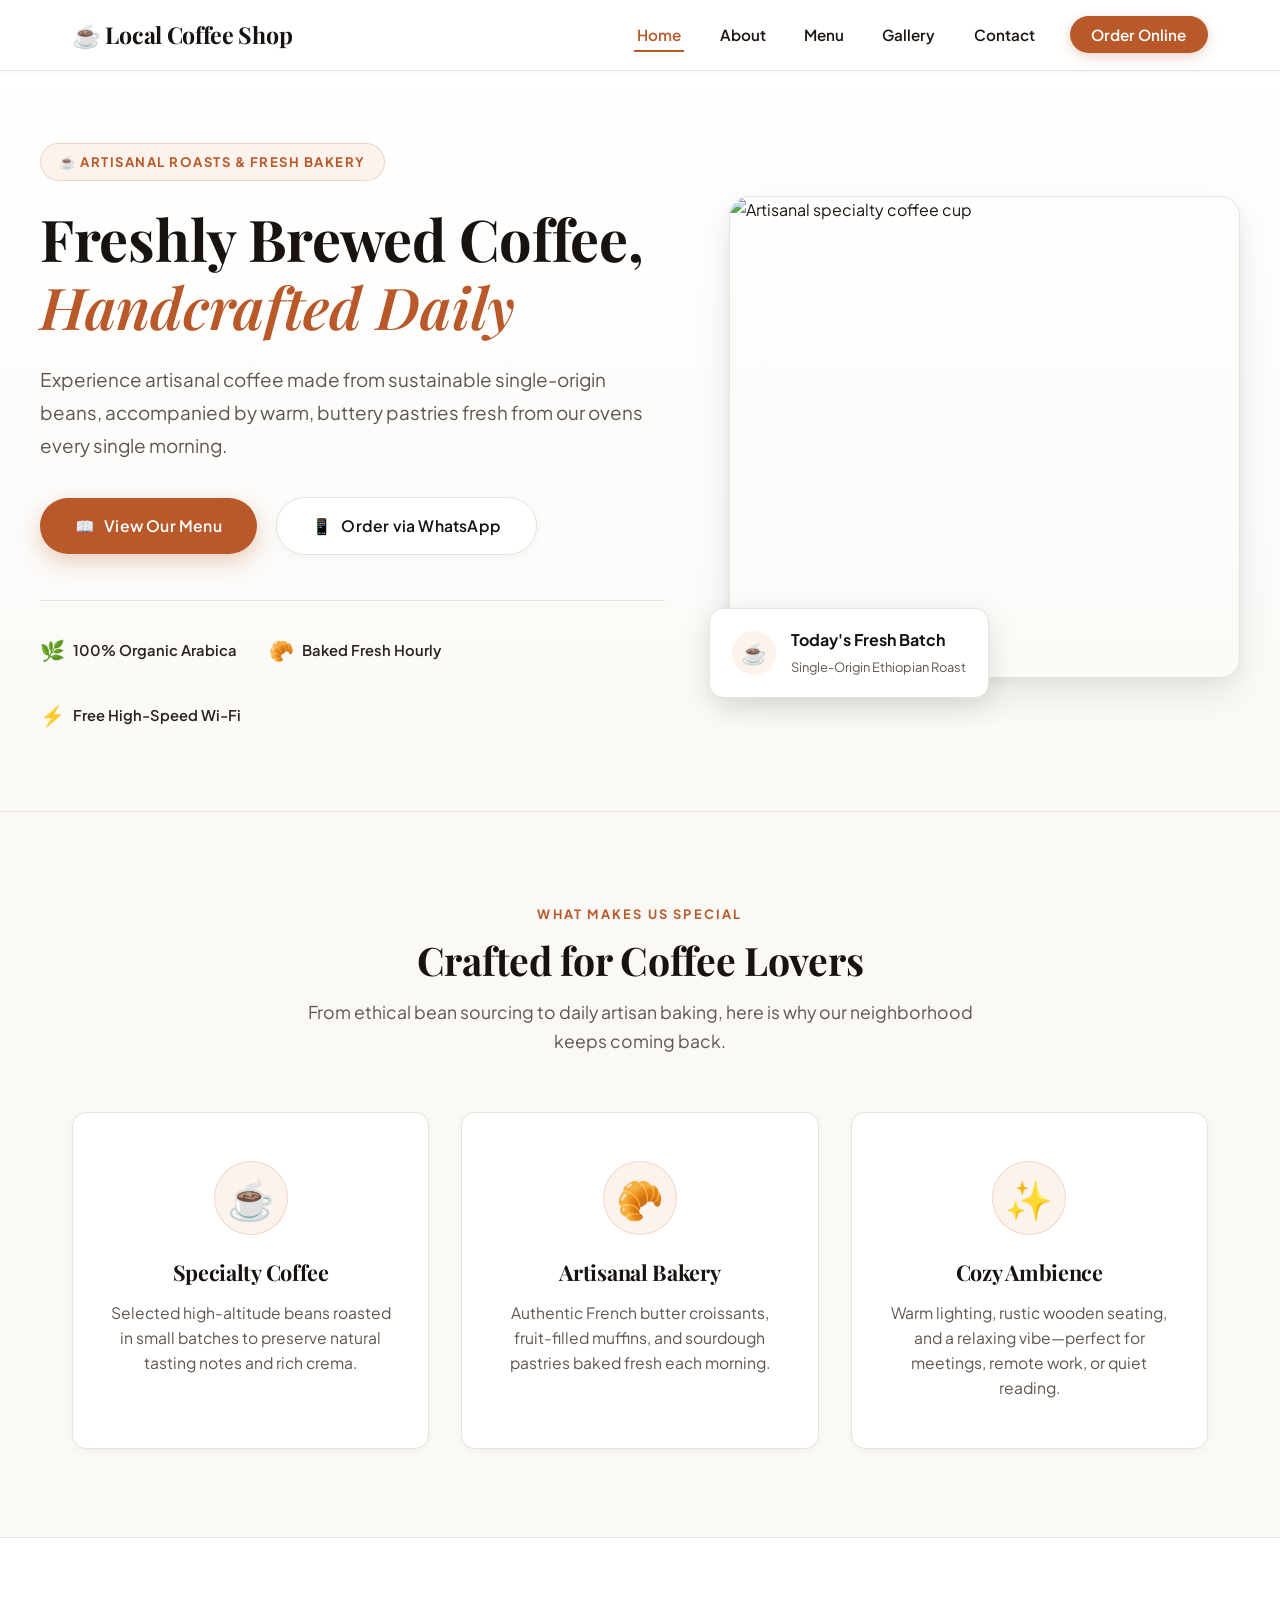
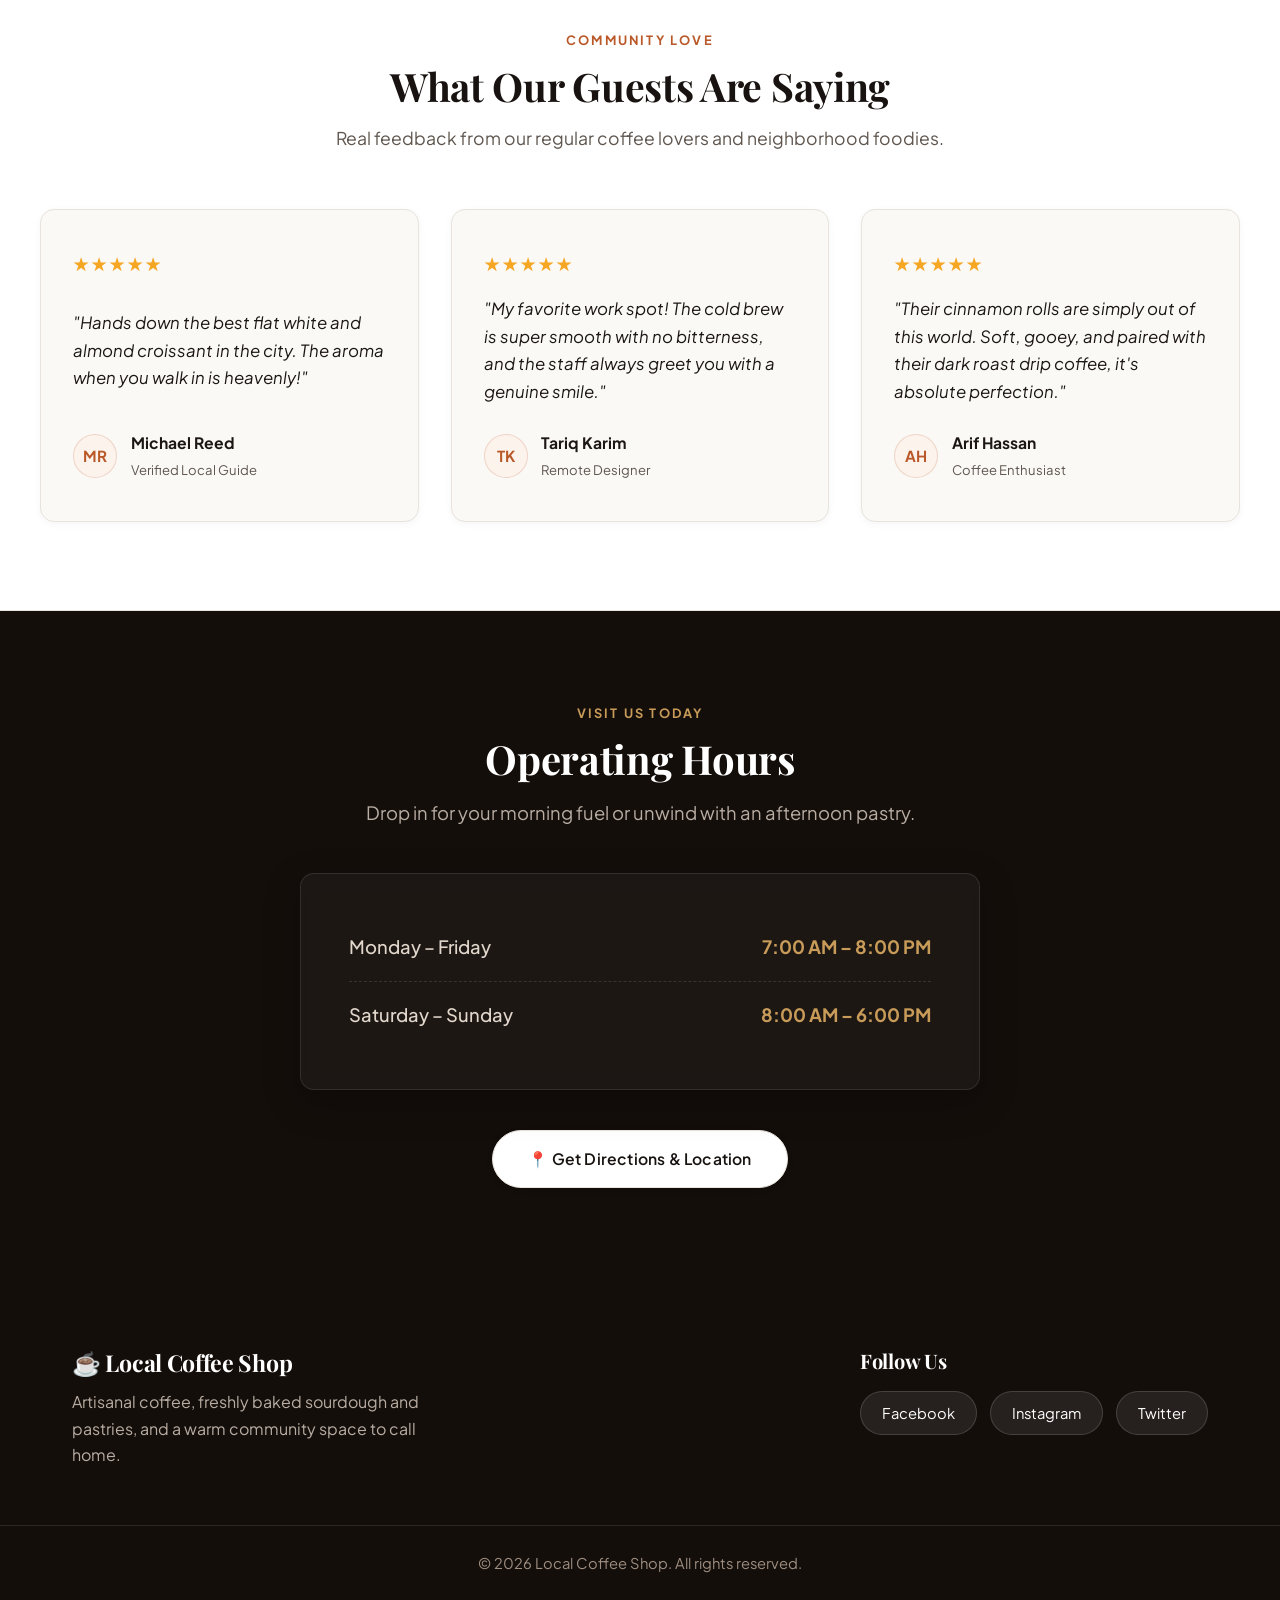
==== index.html @ d994e9c5 "Initial commit: Local Coffee Shop & Bakery website" ====
<!DOCTYPE html>
<html lang="en">
<head>
    <meta charset="UTF-8">
    <meta name="viewport" content="width=device-width, initial-scale=1.0">

    <title>Local Coffee Shop & Bakery - Handcrafted Brews & Fresh Bakes</title>
    <meta name="description" content="Discover artisanal single-origin coffee and freshly baked French pastries. Order online via WhatsApp or visit our cozy neighborhood cafe.">
    <meta name="theme-color" content="#181310">

    <!-- Favicon -->
    <link rel="icon" type="image/svg+xml" href="favicon.svg">

    <!-- Open Graph / Facebook / WhatsApp Preview -->
    <meta property="og:type" content="website">
    <meta property="og:title" content="Local Coffee Shop & Bakery - Handcrafted Brews">
    <meta property="og:description" content="Artisanal single-origin coffee and freshly baked pastries every morning. Order online via WhatsApp.">
    <meta property="og:image" content="https://images.unsplash.com/photo-1495474472287-4d71bcdd2085?auto=format&fit=crop&w=1200&q=80">

    <!-- Stylesheet -->
    <link rel="stylesheet" href="style.css">
</head>

<body>

    <!-- ==================== NAVIGATION ==================== -->

    <header class="site-header">

        <nav class="navbar">

            <a href="index.html" class="logo">
                ☕ Local Coffee Shop
            </a>

            <!-- Mobile Hamburger Button -->
            <button class="hamburger" id="hamburger" aria-label="Open navigation menu">
                <span></span>
                <span></span>
                <span></span>
            </button>

            <ul class="nav-links" id="navLinks">
                <li>
                    <a href="index.html" class="active">Home</a>
                </li>

                <li>
                    <a href="about.html">About</a>
                </li>

                <li>
                    <a href="menu.html">Menu</a>
                </li>

                <li>
                    <a href="gallery.html">Gallery</a>
                </li>

                <li>
                    <a href="contact.html">Contact</a>
                </li>

                <li>
                    <a href="menu.html" class="nav-order-pill">Order Online</a>
                </li>
            </ul>

        </nav>

    </header>


    <!-- ==================== MAIN CONTENT ==================== -->

    <main>

        <!-- Editorial Hero Section -->

        <section class="hero">

            <div class="hero-split">

                <div class="hero-content">

                    <div class="hero-badge">
                        ☕ Artisanal Roasts & Fresh Bakery
                    </div>

                    <h1>Freshly Brewed Coffee,<br><span>Handcrafted Daily</span></h1>

                    <p>
                        Experience artisanal coffee made from sustainable single-origin beans, accompanied by warm, buttery pastries fresh from our ovens every single morning.
                    </p>

                    <div class="hero-actions">
                        <a href="menu.html" class="btn">
                            <span>📖</span> View Our Menu
                        </a>
                        <a href="https://wa.me/?text=Hello!%20I%20would%20like%20to%20order%20from%20Local%20Coffee%20Shop" target="_blank" rel="noopener noreferrer" class="btn btn-secondary">
                            <span>📱</span> Order via WhatsApp
                        </a>
                    </div>

                    <div class="hero-trust-bar">
                        <div class="trust-item">
                            <span class="icon">🌿</span>
                            <span>100% Organic Arabica</span>
                        </div>
                        <div class="trust-item">
                            <span class="icon">🥐</span>
                            <span>Baked Fresh Hourly</span>
                        </div>
                        <div class="trust-item">
                            <span class="icon">⚡</span>
                            <span>Free High-Speed Wi-Fi</span>
                        </div>
                    </div>

                </div>

                <!-- Hero Image Showcase -->
                <div class="hero-image-wrapper">
                    <div class="hero-image-card">
                        <img
                            src="https://images.unsplash.com/photo-1495474472287-4d71bcdd2085?auto=format&fit=crop&w=800&q=80"
                            alt="Artisanal specialty coffee cup"
                            loading="lazy"
                        >
                    </div>

                    <div class="hero-floating-card">
                        <div class="floating-icon">☕</div>
                        <div class="floating-text">
                            <strong>Today's Fresh Batch</strong>
                            <span>Single-Origin Ethiopian Roast</span>
                        </div>
                    </div>
                </div>

            </div>

        </section>


        <!-- Highlights / Features -->

        <section class="section highlights">

            <div class="section-heading">

                <span class="section-label">WHAT MAKES US SPECIAL</span>

                <h2>Crafted for Coffee Lovers</h2>

                <p>
                    From ethical bean sourcing to daily artisan baking, here is why our neighborhood keeps coming back.
                </p>

            </div>


            <div class="card-container">

                <!-- Card 1 -->

                <article class="feature-card">

                    <div class="card-icon">
                        ☕
                    </div>

                    <h3>Specialty Coffee</h3>

                    <p>
                        Selected high-altitude beans roasted in small batches to preserve natural tasting notes and rich crema.
                    </p>

                </article>


                <!-- Card 2 -->

                <article class="feature-card">

                    <div class="card-icon">
                        🥐
                    </div>

                    <h3>Artisanal Bakery</h3>

                    <p>
                        Authentic French butter croissants, fruit-filled muffins, and sourdough pastries baked fresh each morning.
                    </p>

                </article>


                <!-- Card 3 -->

                <article class="feature-card">

                    <div class="card-icon">
                        ✨
                    </div>

                    <h3>Cozy Ambience</h3>

                    <p>
                        Warm lighting, rustic wooden seating, and a relaxing vibe—perfect for meetings, remote work, or quiet reading.
                    </p>

                </article>

            </div>

        </section>


        <!-- Customer Reviews / Testimonials -->

        <section class="testimonials-section">

            <div class="section-heading">

                <span class="section-label">COMMUNITY LOVE</span>

                <h2>What Our Guests Are Saying</h2>

                <p>
                    Real feedback from our regular coffee lovers and neighborhood foodies.
                </p>

            </div>

            <div class="testimonials-grid">

                <!-- Review 1 -->
                <div class="testimonial-card">
                    <div class="testimonial-stars">★★★★★</div>
                    <p class="testimonial-text">
                        "Hands down the best flat white and almond croissant in the city. The aroma when you walk in is heavenly!"
                    </p>
                    <div class="testimonial-author">
                        <div class="author-avatar">MR</div>
                        <div class="author-info">
                            <p class="author-name">Michael Reed</p>
                            <span>Verified Local Guide</span>
                        </div>
                    </div>
                </div>

                <!-- Review 2 -->
                <div class="testimonial-card">
                    <div class="testimonial-stars">★★★★★</div>
                    <p class="testimonial-text">
                        "My favorite work spot! The cold brew is super smooth with no bitterness, and the staff always greet you with a genuine smile."
                    </p>
                    <div class="testimonial-author">
                        <div class="author-avatar">TK</div>
                        <div class="author-info">
                            <p class="author-name">Tariq Karim</p>
                            <span>Remote Designer</span>
                        </div>
                    </div>
                </div>

                <!-- Review 3 -->
                <div class="testimonial-card">
                    <div class="testimonial-stars">★★★★★</div>
                    <p class="testimonial-text">
                        "Their cinnamon rolls are simply out of this world. Soft, gooey, and paired with their dark roast drip coffee, it's absolute perfection."
                    </p>
                    <div class="testimonial-author">
                        <div class="author-avatar">AH</div>
                        <div class="author-info">
                            <p class="author-name">Arif Hassan</p>
                            <span>Coffee Enthusiast</span>
                        </div>
                    </div>
                </div>

            </div>

        </section>


        <!-- Operating Hours (Contrasting Dark Roast Obsidian Section) -->

        <section class="hours-section">

            <div class="hours-content">

                <span class="section-label">VISIT US TODAY</span>

                <h2>Operating Hours</h2>

                <p class="hours-sub">
                    Drop in for your morning fuel or unwind with an afternoon pastry.
                </p>

                <div class="hours-box">

                    <div class="hour-row">
                        <span>Monday – Friday</span>
                        <strong>7:00 AM – 8:00 PM</strong>
                    </div>

                    <div class="hour-row">
                        <span>Saturday – Sunday</span>
                        <strong>8:00 AM – 6:00 PM</strong>
                    </div>

                </div>

                <div style="margin-top: 2.5rem;">
                    <a href="contact.html" class="btn btn-secondary">
                        📍 Get Directions & Location
                    </a>
                </div>

            </div>

        </section>

    </main>


    <!-- ==================== FOOTER ==================== -->

    <footer class="site-footer">

        <div class="footer-content">

            <div class="footer-brand">
                <h3>☕ Local Coffee Shop</h3>

                <p>
                    Artisanal coffee, freshly baked sourdough and pastries, and a warm community space to call home.
                </p>
            </div>


            <div class="footer-social">

                <h3>Follow Us</h3>

                <div class="social-links">

                    <a href="https://www.facebook.com/" target="_blank" rel="noopener noreferrer">
                        Facebook
                    </a>

                    <a href="https://www.instagram.com/" target="_blank" rel="noopener noreferrer">
                        Instagram
                    </a>

                    <a href="https://twitter.com/" target="_blank" rel="noopener noreferrer">
                        Twitter
                    </a>

                </div>

            </div>

        </div>


        <div class="copyright">

            <p>
                © 2026 Local Coffee Shop. All rights reserved.
            </p>

        </div>

    </footer>


    <script src="script.js"></script>

</body>
</html>
---- style.css ----
/* =========================================================
   LOCAL COFFEE SHOP & BAKERY - AWARD-WINNING DESIGN SYSTEM
   Inspired by top international specialty coffee houses:
   Blue Bottle, Onyx Coffee Lab, % Arabica, Stumptown, Verve
   ========================================================= */

@import url('https://fonts.googleapis.com/css2?family=Plus+Jakarta+Sans:wght@300;400;500;600;700;800&family=Playfair+Display:ital,wght@0,600;0,700;0,800;1,600&display=swap');

:root {
    /* --- The Nordic Specialty & Roasted Terracotta Palette --- */
    --primary: #181310;            /* Deep roasted obsidian espresso */
    --primary-soft: #2B221C;       /* Soft dark mocha */
    --accent: #B95828;             /* Specialty roasted terracotta / warm amber */
    --accent-hover: #984318;       /* Deep copper amber */
    --accent-subtle: #FDF3ED;      /* Delicate crema tint */
    --gold: #C89B59;               /* Warm brushed honey gold */

    /* --- Clean, Crisp Surfaces (No muddy yellow tint) --- */
    --bg-page: #FAF9F6;            /* Crisp alabaster porcelain */
    --bg-card: #FFFFFF;            /* Pure crisp white */
    --bg-surface: #F3EFE9;         /* Soft warm stone / oat linen */
    --bg-dark: #140E0B;            /* Deep matte espresso obsidian */

    /* --- Typography Colors --- */
    --text-main: #1D1714;          /* High contrast readability */
    --text-muted: #5F564F;         /* Sophisticated mocha slate */
    --text-light: #F4EFEA;

    /* --- Sharp Modern Borders & Accents --- */
    --border-color: #E8E3DC;
    --border-subtle: #F0ECE6;

    /* --- Multi-layered Architectural Shadows --- */
    --shadow-sm: 0 2px 8px rgba(24, 19, 16, 0.04);
    --shadow-md: 0 8px 24px rgba(24, 19, 16, 0.06), 0 2px 6px rgba(24, 19, 16, 0.02);
    --shadow-lg: 0 16px 36px rgba(24, 19, 16, 0.09), 0 4px 12px rgba(24, 19, 16, 0.04);
    --shadow-warm: 0 8px 22px rgba(185, 88, 40, 0.28);

    --radius-sm: 8px;
    --radius-md: 14px;
    --radius-lg: 20px;
    --transition: all 0.25s cubic-bezier(0.16, 1, 0.3, 1);
}

/* ==================== BASE & RESET ==================== */

*, *::before, *::after {
    box-sizing: border-box;
    margin: 0;
    padding: 0;
}

html {
    scroll-behavior: smooth;
    -webkit-font-smoothing: antialiased;
}

body {
    font-family: 'Plus Jakarta Sans', -apple-system, BlinkMacSystemFont, "Segoe UI", Roboto, sans-serif;
    background-color: var(--bg-page);
    color: var(--text-main);
    line-height: 1.65;
    min-height: 100vh;
    display: flex;
    flex-direction: column;
}

main {
    flex: 1;
}

h1, h2, h3, h4 {
    font-family: 'Playfair Display', Georgia, serif;
    color: var(--primary);
    font-weight: 700;
    line-height: 1.25;
    letter-spacing: -0.3px;
}

a {
    text-decoration: none;
    color: inherit;
    transition: var(--transition);
}

img {
    max-width: 100%;
    display: block;
}

/* ==================== BUTTONS & BADGES ==================== */

.btn {
    display: inline-flex;
    align-items: center;
    justify-content: center;
    gap: 0.55rem;
    background-color: var(--accent);
    color: #FFFFFF !important;
    padding: 0.95rem 2.2rem;
    border-radius: 50px;
    font-weight: 600;
    font-size: 0.98rem;
    letter-spacing: 0.2px;
    border: none;
    cursor: pointer;
    transition: var(--transition);
    box-shadow: var(--shadow-warm);
    text-align: center;
}

.btn:hover {
    background-color: var(--accent-hover);
    transform: translateY(-2px);
    box-shadow: 0 12px 28px rgba(185, 88, 40, 0.35);
}

.btn-secondary {
    background-color: #FFFFFF;
    color: var(--primary) !important;
    border: 1.5px solid var(--border-color);
    box-shadow: var(--shadow-sm);
}

.btn-secondary:hover {
    background-color: var(--bg-surface);
    border-color: var(--accent);
    color: var(--accent) !important;
    transform: translateY(-2px);
    box-shadow: var(--shadow-md);
}

.btn-whatsapp {
    background-color: #25D366;
    color: #FFFFFF !important;
    box-shadow: 0 6px 18px rgba(37, 211, 102, 0.3);
}

.btn-whatsapp:hover {
    background-color: #20BA5A;
    box-shadow: 0 10px 24px rgba(37, 211, 102, 0.4);
}

.section-label {
    font-size: 0.8rem;
    font-weight: 700;
    letter-spacing: 2.2px;
    text-transform: uppercase;
    color: var(--accent);
    margin-bottom: 0.65rem;
    display: inline-block;
}

/* ==================== NAVIGATION ==================== */

.site-header {
    background: rgba(255, 255, 255, 0.96);
    backdrop-filter: blur(14px);
    -webkit-backdrop-filter: blur(14px);
    position: sticky;
    top: 0;
    z-index: 1000;
    border-bottom: 1px solid var(--border-color);
    box-shadow: var(--shadow-sm);
}

.navbar {
    max-width: 1200px;
    margin: 0 auto;
    display: flex;
    justify-content: space-between;
    align-items: center;
    padding: 1rem 2rem;
    position: relative;
}

.logo {
    font-family: 'Playfair Display', Georgia, serif;
    font-size: 1.45rem;
    font-weight: 700;
    color: var(--primary);
    display: flex;
    align-items: center;
    gap: 0.45rem;
    letter-spacing: -0.3px;
}

.logo:hover {
    color: var(--accent);
}

.nav-links {
    display: flex;
    list-style: none;
    gap: 2rem;
    align-items: center;
}

.nav-links a {
    font-weight: 600;
    font-size: 0.95rem;
    color: var(--text-main);
    padding: 0.4rem 0.2rem;
    position: relative;
}

.nav-links a:hover,
.nav-links a.active {
    color: var(--accent);
}

.nav-links a::after {
    content: '';
    position: absolute;
    bottom: -2px;
    left: 0;
    width: 0;
    height: 2px;
    background-color: var(--accent);
    transition: var(--transition);
}

.nav-links a:hover::after,
.nav-links a.active::after {
    width: 100%;
}

.nav-order-pill {
    background: var(--accent);
    color: #FFFFFF !important;
    padding: 0.55rem 1.35rem !important;
    border-radius: 25px;
    box-shadow: 0 4px 12px rgba(185, 88, 40, 0.25);
}

.nav-order-pill:hover {
    background: var(--accent-hover) !important;
    transform: translateY(-1px);
}

.nav-order-pill::after {
    display: none !important;
}

/* Mobile Hamburger */
.hamburger {
    display: none;
    background: none;
    border: none;
    cursor: pointer;
    padding: 0.4rem;
}

.hamburger span {
    display: block;
    width: 25px;
    height: 2.5px;
    background-color: var(--primary);
    margin: 5px 0;
    border-radius: 2px;
    transition: var(--transition);
}

/* ==================== COMMON SECTIONS & BANNERS ==================== */

.section {
    padding: 5.5rem 2rem;
    max-width: 1200px;
    margin: 0 auto;
}

.section-heading {
    text-align: center;
    max-width: 680px;
    margin: 0 auto 3.5rem;
}

.section-heading h2 {
    font-size: 2.45rem;
    margin-bottom: 0.85rem;
}

.section-heading p {
    color: var(--text-muted);
    font-size: 1.1rem;
}

.page-banner {
    background: linear-gradient(180deg, #FFFFFF 0%, var(--bg-surface) 100%);
    padding: 5rem 2rem;
    text-align: center;
    border-bottom: 1px solid var(--border-color);
}

.page-banner h1 {
    font-size: 3rem;
    margin-bottom: 0.6rem;
}

.page-banner p {
    color: var(--text-muted);
    font-size: 1.18rem;
    max-width: 620px;
    margin: 0 auto;
}

/* ==================== HOME PAGE (EDITORIAL CAFE HERO) ==================== */

.hero {
    background: linear-gradient(180deg, #FFFFFF 0%, var(--bg-page) 100%);
    padding: 4.5rem 2rem 5rem;
    border-bottom: 1px solid var(--border-color);
    position: relative;
}

.hero-split {
    max-width: 1200px;
    margin: 0 auto;
    display: grid;
    grid-template-columns: 1.1fr 0.9fr;
    gap: 4rem;
    align-items: center;
}

.hero-badge {
    display: inline-flex;
    align-items: center;
    gap: 0.5rem;
    background: var(--accent-subtle);
    color: var(--accent);
    padding: 0.45rem 1.15rem;
    border-radius: 30px;
    font-size: 0.82rem;
    font-weight: 700;
    letter-spacing: 1.5px;
    text-transform: uppercase;
    border: 1px solid rgba(185, 88, 40, 0.2);
    margin-bottom: 1.5rem;
}

.hero h1 {
    font-size: 3.6rem;
    margin-bottom: 1.35rem;
    color: var(--primary);
    line-height: 1.18;
}

.hero h1 span {
    color: var(--accent);
    font-style: italic;
    font-weight: 600;
}

.hero p {
    font-size: 1.18rem;
    color: var(--text-muted);
    margin-bottom: 2.2rem;
    line-height: 1.75;
}

.hero-actions {
    display: flex;
    align-items: center;
    gap: 1.2rem;
    flex-wrap: wrap;
    margin-bottom: 2.8rem;
}

.hero-trust-bar {
    display: flex;
    align-items: center;
    gap: 2rem;
    flex-wrap: wrap;
    padding-top: 2rem;
    border-top: 1px solid var(--border-color);
}

.trust-item {
    display: flex;
    align-items: center;
    gap: 0.5rem;
    font-size: 0.92rem;
    font-weight: 600;
    color: var(--primary-soft);
}

.trust-item span.icon {
    font-size: 1.25rem;
}

/* Hero Showcase Image (Right Column) */
.hero-image-wrapper {
    position: relative;
}

.hero-image-card {
    border-radius: var(--radius-lg);
    overflow: hidden;
    box-shadow: var(--shadow-lg);
    border: 1px solid var(--border-color);
    position: relative;
}

.hero-image-card img {
    width: 100%;
    height: 480px;
    object-fit: cover;
    transition: transform 0.6s ease;
}

.hero-image-card:hover img {
    transform: scale(1.03);
}

.hero-floating-card {
    position: absolute;
    bottom: -20px;
    left: -20px;
    background: #FFFFFF;
    padding: 1.1rem 1.4rem;
    border-radius: var(--radius-md);
    box-shadow: 0 10px 30px rgba(0, 0, 0, 0.12);
    border: 1px solid var(--border-color);
    display: flex;
    align-items: center;
    gap: 0.9rem;
}

.floating-icon {
    width: 44px;
    height: 44px;
    border-radius: 50%;
    background: var(--accent-subtle);
    display: flex;
    align-items: center;
    justify-content: center;
    font-size: 1.3rem;
}

.floating-text strong {
    display: block;
    font-size: 1rem;
    color: var(--primary);
}

.floating-text span {
    font-size: 0.8rem;
    color: var(--text-muted);
}

/* Feature Cards / Highlights */
.card-container {
    display: grid;
    grid-template-columns: repeat(auto-fit, minmax(290px, 1fr));
    gap: 2rem;
}

.feature-card {
    background: var(--bg-card);
    padding: 3rem 2.2rem;
    border-radius: var(--radius-md);
    border: 1px solid var(--border-color);
    text-align: center;
    transition: var(--transition);
    box-shadow: var(--shadow-sm);
    position: relative;
}

.feature-card:hover {
    transform: translateY(-6px);
    box-shadow: var(--shadow-lg);
    border-color: rgba(185, 88, 40, 0.35);
}

.card-icon {
    font-size: 2.4rem;
    width: 74px;
    height: 74px;
    background: var(--accent-subtle);
    border-radius: 50%;
    margin: 0 auto 1.5rem;
    display: flex;
    align-items: center;
    justify-content: center;
    border: 1px solid rgba(185, 88, 40, 0.18);
    transition: var(--transition);
}

.feature-card:hover .card-icon {
    transform: scale(1.08) rotate(4deg);
    background: #FFFFFF;
    box-shadow: var(--shadow-sm);
}

.feature-card h3 {
    font-size: 1.35rem;
    margin-bottom: 0.85rem;
}

.feature-card p {
    color: var(--text-muted);
    font-size: 0.98rem;
    line-height: 1.6;
}

/* Reviews / Testimonials Section */
.testimonials-section {
    background: #FFFFFF;
    padding: 5.5rem 2rem;
    border-top: 1px solid var(--border-color);
    border-bottom: 1px solid var(--border-color);
}

.testimonials-grid {
    display: grid;
    grid-template-columns: repeat(auto-fit, minmax(300px, 1fr));
    gap: 2rem;
    max-width: 1200px;
    margin: 0 auto;
}

.testimonial-card {
    background: var(--bg-page);
    padding: 2.4rem 2rem;
    border-radius: var(--radius-md);
    border: 1px solid var(--border-color);
    box-shadow: var(--shadow-sm);
    display: flex;
    flex-direction: column;
    justify-content: space-between;
    transition: var(--transition);
}

.testimonial-card:hover {
    transform: translateY(-4px);
    box-shadow: var(--shadow-md);
}

.testimonial-stars {
    color: #F5A623;
    font-size: 1.15rem;
    margin-bottom: 1rem;
    letter-spacing: 2px;
}

.testimonial-text {
    font-size: 1.05rem;
    font-style: italic;
    color: var(--text-main);
    line-height: 1.65;
    margin-bottom: 1.5rem;
}

.testimonial-author {
    display: flex;
    align-items: center;
    gap: 0.85rem;
}

.author-avatar {
    width: 44px;
    height: 44px;
    border-radius: 50%;
    background: var(--accent-subtle);
    color: var(--accent);
    display: flex;
    align-items: center;
    justify-content: center;
    font-weight: 700;
    font-size: 0.95rem;
    border: 1px solid rgba(185, 88, 40, 0.2);
}

.author-info h4,
.author-info .author-name {
    font-size: 0.98rem;
    font-family: inherit;
    font-weight: 700;
    color: var(--text-main);
    margin: 0;
}

.author-info span {
    font-size: 0.82rem;
    color: var(--text-muted);
}

/* Operating Hours (High-Contrast Obsidian Bar) */
.hours-section {
    background: var(--bg-dark);
    color: var(--text-light);
    padding: 5.5rem 2rem;
}

.hours-section .section-label {
    color: var(--gold);
}

.hours-section h2 {
    color: #FFFFFF;
    font-size: 2.5rem;
    margin-bottom: 0.85rem;
}

.hours-section .hours-sub {
    color: #B8ADA3;
    margin-bottom: 2.8rem;
    font-size: 1.15rem;
}

.hours-content {
    max-width: 680px;
    margin: 0 auto;
    text-align: center;
}

.hours-box {
    background: rgba(255, 255, 255, 0.04);
    backdrop-filter: blur(10px);
    padding: 2.5rem 3rem;
    border-radius: var(--radius-md);
    border: 1px solid rgba(255, 255, 255, 0.1);
    box-shadow: 0 12px 36px rgba(0, 0, 0, 0.3);
}

.hour-row {
    display: flex;
    justify-content: space-between;
    align-items: center;
    padding: 1.15rem 0;
    font-size: 1.15rem;
    border-bottom: 1px dashed rgba(255, 255, 255, 0.12);
}

.hour-row:last-child {
    border-bottom: none;
}

.hour-row span {
    color: #E2D7CC;
    font-weight: 500;
}

.hour-row strong {
    color: var(--gold);
    font-weight: 700;
}

/* ==================== ABOUT PAGE ==================== */

.story-wrapper {
    display: grid;
    grid-template-columns: 1.1fr 0.9fr;
    gap: 4rem;
    align-items: center;
    margin-bottom: 4.5rem;
}

.story-text h2 {
    font-size: 2.5rem;
    margin-bottom: 1.25rem;
}

.story-text p {
    font-size: 1.1rem;
    color: var(--text-muted);
    margin-bottom: 1.3rem;
    line-height: 1.8;
}

.story-quote {
    background: var(--accent-subtle);
    border-left: 4px solid var(--accent);
    padding: 1.25rem 1.6rem;
    border-radius: 0 var(--radius-sm) var(--radius-sm) 0;
    margin: 1.5rem 0;
    font-style: italic;
    color: var(--primary);
    font-weight: 500;
    line-height: 1.7;
}

.story-image-card {
    position: relative;
    border-radius: var(--radius-lg);
    overflow: hidden;
    box-shadow: var(--shadow-lg);
    border: 1px solid var(--border-color);
}

.story-image-card img {
    width: 100%;
    height: 460px;
    object-fit: cover;
    transition: transform 0.6s ease;
}

.story-image-card:hover img {
    transform: scale(1.03);
}

.story-badge-float {
    position: absolute;
    bottom: 22px;
    right: 22px;
    background: rgba(20, 14, 11, 0.92);
    backdrop-filter: blur(8px);
    color: #FFFFFF;
    padding: 1rem 1.6rem;
    border-radius: var(--radius-md);
    border: 1px solid rgba(255,255,255,0.15);
    text-align: center;
}

.story-badge-float strong {
    display: block;
    font-size: 1.65rem;
    color: var(--gold);
    font-family: 'Playfair Display', serif;
}

.story-badge-float span {
    font-size: 0.8rem;
    text-transform: uppercase;
    letter-spacing: 1px;
}

/* Stats Counter Strip */
.stats-strip {
    background: #FFFFFF;
    border: 1px solid var(--border-color);
    border-radius: var(--radius-md);
    padding: 2.8rem 2rem;
    display: grid;
    grid-template-columns: repeat(auto-fit, minmax(200px, 1fr));
    gap: 2rem;
    text-align: center;
    box-shadow: var(--shadow-sm);
    margin-bottom: 5.5rem;
}

.stat-item strong {
    display: block;
    font-family: 'Playfair Display', serif;
    font-size: 2.8rem;
    color: var(--accent);
    line-height: 1;
    margin-bottom: 0.5rem;
}

.stat-item span {
    font-size: 0.95rem;
    color: var(--text-muted);
    font-weight: 600;
}

/* Craft Journey Timeline */
.craft-section {
    background: var(--bg-surface);
    padding: 5.5rem 2rem;
    border-top: 1px solid var(--border-color);
    border-bottom: 1px solid var(--border-color);
}

.craft-grid {
    display: grid;
    grid-template-columns: repeat(auto-fit, minmax(240px, 1fr));
    gap: 2rem;
    max-width: 1200px;
    margin: 0 auto;
}

.craft-step {
    background: #FFFFFF;
    padding: 2.4rem 1.9rem;
    border-radius: var(--radius-md);
    border: 1px solid var(--border-color);
    box-shadow: var(--shadow-sm);
    position: relative;
    transition: var(--transition);
}

.craft-step:hover {
    transform: translateY(-5px);
    box-shadow: var(--shadow-md);
}

.step-num {
    display: inline-block;
    background: var(--accent);
    color: #FFFFFF;
    width: 32px;
    height: 32px;
    border-radius: 50%;
    line-height: 32px;
    text-align: center;
    font-weight: 700;
    font-size: 0.85rem;
    margin-bottom: 1.1rem;
}

.craft-step h3 {
    font-size: 1.25rem;
    margin-bottom: 0.65rem;
}

.craft-step p {
    color: var(--text-muted);
    font-size: 0.94rem;
    line-height: 1.6;
}

/* Core Values / Mission */
.mission-grid {
    display: grid;
    grid-template-columns: repeat(auto-fit, minmax(280px, 1fr));
    gap: 2rem;
}

.mission-card {
    background: #FFFFFF;
    padding: 3rem 2.2rem;
    border-radius: var(--radius-md);
    box-shadow: var(--shadow-sm);
    border: 1px solid var(--border-color);
    text-align: center;
    transition: var(--transition);
}

.mission-card:hover {
    transform: translateY(-5px);
    box-shadow: var(--shadow-md);
    border-color: var(--accent);
}

.mission-icon {
    font-size: 2.5rem;
    margin-bottom: 1.25rem;
    display: inline-block;
}

.mission-card h3 {
    font-size: 1.35rem;
    margin-bottom: 0.75rem;
}

.mission-card p {
    color: var(--text-muted);
    font-size: 1rem;
    line-height: 1.6;
}

/* ==================== MENU PAGE ==================== */

.menu-filter-container {
    display: flex;
    justify-content: center;
    gap: 0.85rem;
    flex-wrap: wrap;
    margin-bottom: 3.5rem;
}

.filter-btn {
    background: #FFFFFF;
    border: 1.5px solid var(--border-color);
    padding: 0.7rem 1.7rem;
    border-radius: 30px;
    font-family: inherit;
    font-size: 0.96rem;
    font-weight: 600;
    color: var(--text-main);
    cursor: pointer;
    transition: var(--transition);
}

.filter-btn:hover {
    border-color: var(--accent);
    color: var(--accent);
}

.filter-btn.active {
    background: var(--accent);
    color: #FFFFFF;
    border-color: var(--accent);
    box-shadow: var(--shadow-warm);
}

.menu-grid {
    display: grid;
    grid-template-columns: repeat(auto-fill, minmax(320px, 1fr));
    gap: 2rem;
}

.menu-item {
    background: #FFFFFF;
    border-radius: var(--radius-md);
    border: 1px solid var(--border-color);
    box-shadow: var(--shadow-sm);
    overflow: hidden;
    transition: var(--transition);
    display: flex;
    flex-direction: column;
}

.menu-item:hover {
    transform: translateY(-6px);
    box-shadow: var(--shadow-lg);
    border-color: rgba(185, 88, 40, 0.35);
}

.menu-item-image {
    position: relative;
    height: 195px;
    overflow: hidden;
    background: var(--bg-surface);
}

.menu-item-image img {
    width: 100%;
    height: 100%;
    object-fit: cover;
    transition: transform 0.5s ease;
}

.menu-item:hover .menu-item-image img {
    transform: scale(1.07);
}

.item-badge {
    position: absolute;
    top: 12px;
    left: 12px;
    background: var(--primary);
    color: #FFFFFF;
    font-size: 0.72rem;
    font-weight: 700;
    text-transform: uppercase;
    letter-spacing: 0.8px;
    padding: 0.3rem 0.75rem;
    border-radius: 20px;
    box-shadow: var(--shadow-sm);
}

.item-badge.hot {
    background: var(--accent);
}

.menu-item-body {
    padding: 1.5rem;
    display: flex;
    flex-direction: column;
    flex: 1;
    justify-content: space-between;
}

.menu-item-header {
    display: flex;
    justify-content: space-between;
    align-items: baseline;
    margin-bottom: 0.55rem;
}

.menu-item-header h3 {
    font-size: 1.25rem;
    color: var(--primary);
}

.price {
    font-weight: 700;
    color: var(--accent);
    font-size: 1.2rem;
    background: var(--accent-subtle);
    padding: 0.2rem 0.65rem;
    border-radius: var(--radius-sm);
}

.menu-item p {
    color: var(--text-muted);
    font-size: 0.94rem;
    line-height: 1.5;
    margin-bottom: 1.25rem;
}

.menu-item-footer {
    display: flex;
    justify-content: space-between;
    align-items: center;
    border-top: 1px dashed var(--border-color);
    padding-top: 1rem;
    margin-top: auto;
}

.item-tag {
    font-size: 0.78rem;
    color: var(--text-muted);
    font-weight: 600;
    text-transform: uppercase;
    letter-spacing: 0.5px;
}

.order-btn {
    display: inline-flex;
    align-items: center;
    gap: 0.4rem;
    background: var(--accent);
    color: #FFFFFF;
    border: none;
    padding: 0.58rem 1.15rem;
    border-radius: 25px;
    font-family: inherit;
    font-size: 0.88rem;
    font-weight: 700;
    cursor: pointer;
    transition: var(--transition);
    box-shadow: 0 4px 12px rgba(185, 88, 40, 0.25);
}

.order-btn:hover {
    background: var(--accent-hover);
    transform: scale(1.04);
}

/* ==================== ORDER MODAL ==================== */

.modal-backdrop {
    display: none;
    position: fixed;
    top: 0;
    left: 0;
    right: 0;
    bottom: 0;
    background: rgba(18, 14, 11, 0.68);
    backdrop-filter: blur(6px);
    z-index: 2000;
    align-items: center;
    justify-content: center;
    padding: 1.5rem;
}

.modal-backdrop.show {
    display: flex;
    animation: fadeIn 0.25s ease;
}

.order-modal {
    background: #FFFFFF;
    width: 100%;
    max-width: 480px;
    border-radius: var(--radius-lg);
    box-shadow: 0 20px 50px rgba(0, 0, 0, 0.3);
    overflow: hidden;
    position: relative;
    animation: modalPop 0.3s cubic-bezier(0.16, 1, 0.3, 1);
}

@keyframes fadeIn {
    from { opacity: 0; }
    to { opacity: 1; }
}

@keyframes modalPop {
    from { transform: scale(0.92) translateY(20px); opacity: 0; }
    to { transform: scale(1) translateY(0); opacity: 1; }
}

.modal-header {
    background: var(--bg-surface);
    padding: 1.5rem 1.75rem;
    display: flex;
    justify-content: space-between;
    align-items: center;
    border-bottom: 1px solid var(--border-color);
}

.modal-header h3 {
    font-size: 1.35rem;
    color: var(--primary);
}

.modal-close-btn {
    background: #FFFFFF;
    border: 1px solid var(--border-color);
    width: 32px;
    height: 32px;
    border-radius: 50%;
    font-size: 1.1rem;
    display: flex;
    align-items: center;
    justify-content: center;
    cursor: pointer;
    color: var(--text-muted);
    transition: var(--transition);
}

.modal-close-btn:hover {
    background: var(--accent);
    color: #FFFFFF;
    border-color: var(--accent);
}

.modal-body {
    padding: 1.75rem;
}

.modal-item-summary {
    display: flex;
    justify-content: space-between;
    align-items: center;
    padding-bottom: 1.25rem;
    margin-bottom: 1.25rem;
    border-bottom: 1px dashed var(--border-color);
}

.modal-item-name {
    font-weight: 700;
    font-size: 1.15rem;
    color: var(--primary);
}

.modal-item-price {
    font-weight: 700;
    font-size: 1.25rem;
    color: var(--accent);
}

.qty-control {
    display: flex;
    align-items: center;
    justify-content: space-between;
    margin-bottom: 1.5rem;
    background: var(--bg-page);
    padding: 0.75rem 1.2rem;
    border-radius: var(--radius-sm);
    border: 1px solid var(--border-color);
}

.qty-buttons {
    display: flex;
    align-items: center;
    gap: 0.8rem;
}

.qty-btn {
    width: 32px;
    height: 32px;
    border-radius: 50%;
    border: 1px solid var(--border-color);
    background: #FFFFFF;
    font-weight: 700;
    font-size: 1.1rem;
    cursor: pointer;
    display: flex;
    align-items: center;
    justify-content: center;
    transition: var(--transition);
}

.qty-btn:hover {
    background: var(--accent);
    color: #FFFFFF;
    border-color: var(--accent);
}

.qty-value {
    font-weight: 700;
    font-size: 1.1rem;
    min-width: 24px;
    text-align: center;
}

.modal-input-group {
    margin-bottom: 1.5rem;
}

.modal-input-group label {
    display: block;
    font-weight: 600;
    font-size: 0.9rem;
    margin-bottom: 0.4rem;
    color: var(--text-main);
}

.modal-input-group input,
.modal-input-group textarea {
    width: 100%;
    padding: 0.75rem 1rem;
    border: 1px solid var(--border-color);
    border-radius: var(--radius-sm);
    font-family: inherit;
    font-size: 0.95rem;
    background: var(--bg-page);
}

.modal-input-group input:focus,
.modal-input-group textarea:focus {
    outline: none;
    border-color: var(--accent);
    background: #FFFFFF;
}

.modal-actions {
    display: flex;
    flex-direction: column;
    gap: 0.75rem;
}

/* ==================== GALLERY & CONTACT ==================== */

.gallery-grid {
    display: grid;
    grid-template-columns: repeat(auto-fill, minmax(320px, 1fr));
    gap: 2rem;
}

.gallery-item {
    margin: 0;
    background: #FFFFFF;
    border-radius: var(--radius-md);
    overflow: hidden;
    box-shadow: var(--shadow-sm);
    border: 1px solid var(--border-color);
    transition: var(--transition);
}

.gallery-item:hover {
    transform: translateY(-5px);
    box-shadow: var(--shadow-lg);
}

.gallery-item img {
    width: 100%;
    height: 270px;
    object-fit: cover;
    transition: transform 0.4s ease;
}

.gallery-item:hover img {
    transform: scale(1.06);
}

.gallery-item figcaption {
    padding: 1.1rem 1.25rem;
    font-family: 'Playfair Display', Georgia, serif;
    font-size: 1.15rem;
    font-weight: 600;
    color: var(--primary);
    text-align: center;
    background: #FFFFFF;
    border-top: 1px solid var(--border-color);
}

.contact-grid {
    display: grid;
    grid-template-columns: 1.2fr 0.8fr;
    gap: 3.5rem;
    align-items: start;
}

.contact-form-container,
.contact-info {
    background: #FFFFFF;
    padding: 3rem 2.6rem;
    border-radius: var(--radius-md);
    box-shadow: var(--shadow-sm);
    border: 1px solid var(--border-color);
}

.contact-form-container h2,
.contact-info h2 {
    font-size: 2.1rem;
    margin-bottom: 2rem;
}

.form-group {
    margin-bottom: 1.5rem;
}

.form-group label {
    display: block;
    margin-bottom: 0.5rem;
    font-weight: 600;
    font-size: 0.95rem;
    color: var(--primary);
}

.form-group input,
.form-group textarea {
    width: 100%;
    padding: 0.9rem 1.1rem;
    border: 1px solid var(--border-color);
    border-radius: var(--radius-sm);
    font-family: inherit;
    font-size: 1rem;
    background: var(--bg-page);
    transition: var(--transition);
}

.form-group input:focus,
.form-group textarea:focus {
    outline: none;
    border-color: var(--accent);
    background: #FFFFFF;
    box-shadow: 0 0 0 3px rgba(185, 88, 40, 0.15);
}

.form-button {
    width: 100%;
}

.contact-detail {
    display: flex;
    gap: 1.25rem;
    margin-bottom: 1.8rem;
    align-items: flex-start;
}

.contact-detail:last-child {
    margin-bottom: 0;
}

.contact-icon {
    font-size: 1.5rem;
    width: 50px;
    height: 50px;
    border-radius: 50%;
    background: var(--accent-subtle);
    display: flex;
    align-items: center;
    justify-content: center;
    flex-shrink: 0;
    border: 1px solid rgba(185, 88, 40, 0.18);
}

.contact-detail h3 {
    font-size: 1.15rem;
    margin-bottom: 0.25rem;
}

.contact-detail p,
.contact-detail a {
    color: var(--text-muted);
    font-size: 0.98rem;
    line-height: 1.6;
}

.contact-detail a:hover {
    color: var(--accent);
}

.map-section {
    padding: 3rem 2rem 5.5rem;
    max-width: 1200px;
    margin: 0 auto;
}

.map-heading {
    text-align: center;
    margin-bottom: 2rem;
}

.map-container {
    border-radius: var(--radius-md);
    overflow: hidden;
    box-shadow: var(--shadow-md);
    border: 1px solid var(--border-color);
}

/* ==================== FOOTER ==================== */

.site-footer {
    background: var(--bg-dark);
    color: #F4EFEA;
    padding-top: 4.5rem;
    margin-top: auto;
}

.footer-content {
    max-width: 1200px;
    margin: 0 auto;
    padding: 0 2rem 3.5rem;
    display: flex;
    justify-content: space-between;
    align-items: flex-start;
    flex-wrap: wrap;
    gap: 3rem;
}

.footer-brand h3 {
    color: #FFFFFF;
    font-size: 1.45rem;
    margin-bottom: 0.75rem;
}

.footer-brand p {
    color: #B8ADA3;
    max-width: 360px;
    line-height: 1.65;
    font-size: 1rem;
}

.footer-social h3 {
    color: #FFFFFF;
    font-size: 1.25rem;
    margin-bottom: 1.1rem;
}

.social-links {
    display: flex;
    gap: 0.85rem;
    flex-wrap: wrap;
}

.social-links a {
    display: inline-block;
    background: rgba(255, 255, 255, 0.08);
    color: #FFFFFF;
    padding: 0.55rem 1.3rem;
    border-radius: 25px;
    font-size: 0.92rem;
    transition: var(--transition);
    border: 1px solid rgba(255, 255, 255, 0.15);
}

.social-links a:hover {
    background: var(--accent);
    border-color: var(--accent);
    transform: translateY(-2px);
}

.copyright {
    border-top: 1px solid rgba(255, 255, 255, 0.1);
    text-align: center;
    padding: 1.6rem 2rem;
    color: #9E8E81;
    font-size: 0.92rem;
}

/* ==================== RESPONSIVE / MOBILE ==================== */

@media (max-width: 960px) {
    .hero-split {
        grid-template-columns: 1fr;
        gap: 3rem;
        text-align: center;
    }

    .hero-badge {
        margin: 0 auto 1.5rem;
    }

    .hero-actions {
        justify-content: center;
    }

    .hero-trust-bar {
        justify-content: center;
    }

    .hero-image-card img {
        height: 380px;
    }

    .hero-floating-card {
        bottom: 15px;
        left: 50%;
        transform: translateX(-50%);
        width: 85%;
        justify-content: center;
    }

    .contact-grid,
    .story-wrapper {
        grid-template-columns: 1fr;
        gap: 2.5rem;
    }

    .story-image-card img {
        height: 320px;
    }
}

@media (max-width: 768px) {
    .hamburger {
        display: block;
    }

    .nav-links {
        position: absolute;
        top: 100%;
        left: 0;
        right: 0;
        background: #FFFFFF;
        flex-direction: column;
        align-items: stretch;
        gap: 0;
        padding: 0.8rem 0;
        box-shadow: var(--shadow-md);
        border-bottom: 1px solid var(--border-color);
        display: none;
    }

    .nav-links.show {
        display: flex;
    }

    .nav-links li {
        width: 100%;
    }

    .nav-links a {
        display: block;
        padding: 0.9rem 2rem;
        border-bottom: 1px solid var(--bg-surface);
    }

    .nav-links a::after {
        display: none;
    }

    .nav-order-pill {
        margin: 0.5rem 1.5rem;
        text-align: center;
        border-radius: 8px;
    }

    .hero h1 {
        font-size: 2.6rem;
    }

    .hero p {
        font-size: 1.05rem;
    }

    .page-banner h1 {
        font-size: 2.2rem;
    }

    .section-heading h2 {
        font-size: 1.95rem;
    }

    .footer-content {
        flex-direction: column;
        gap: 2rem;
    }

    .hours-box {
        padding: 1.8rem 1.5rem;
    }

    .contact-form-container,
    .contact-info {
        padding: 2.2rem 1.6rem;
    }
}
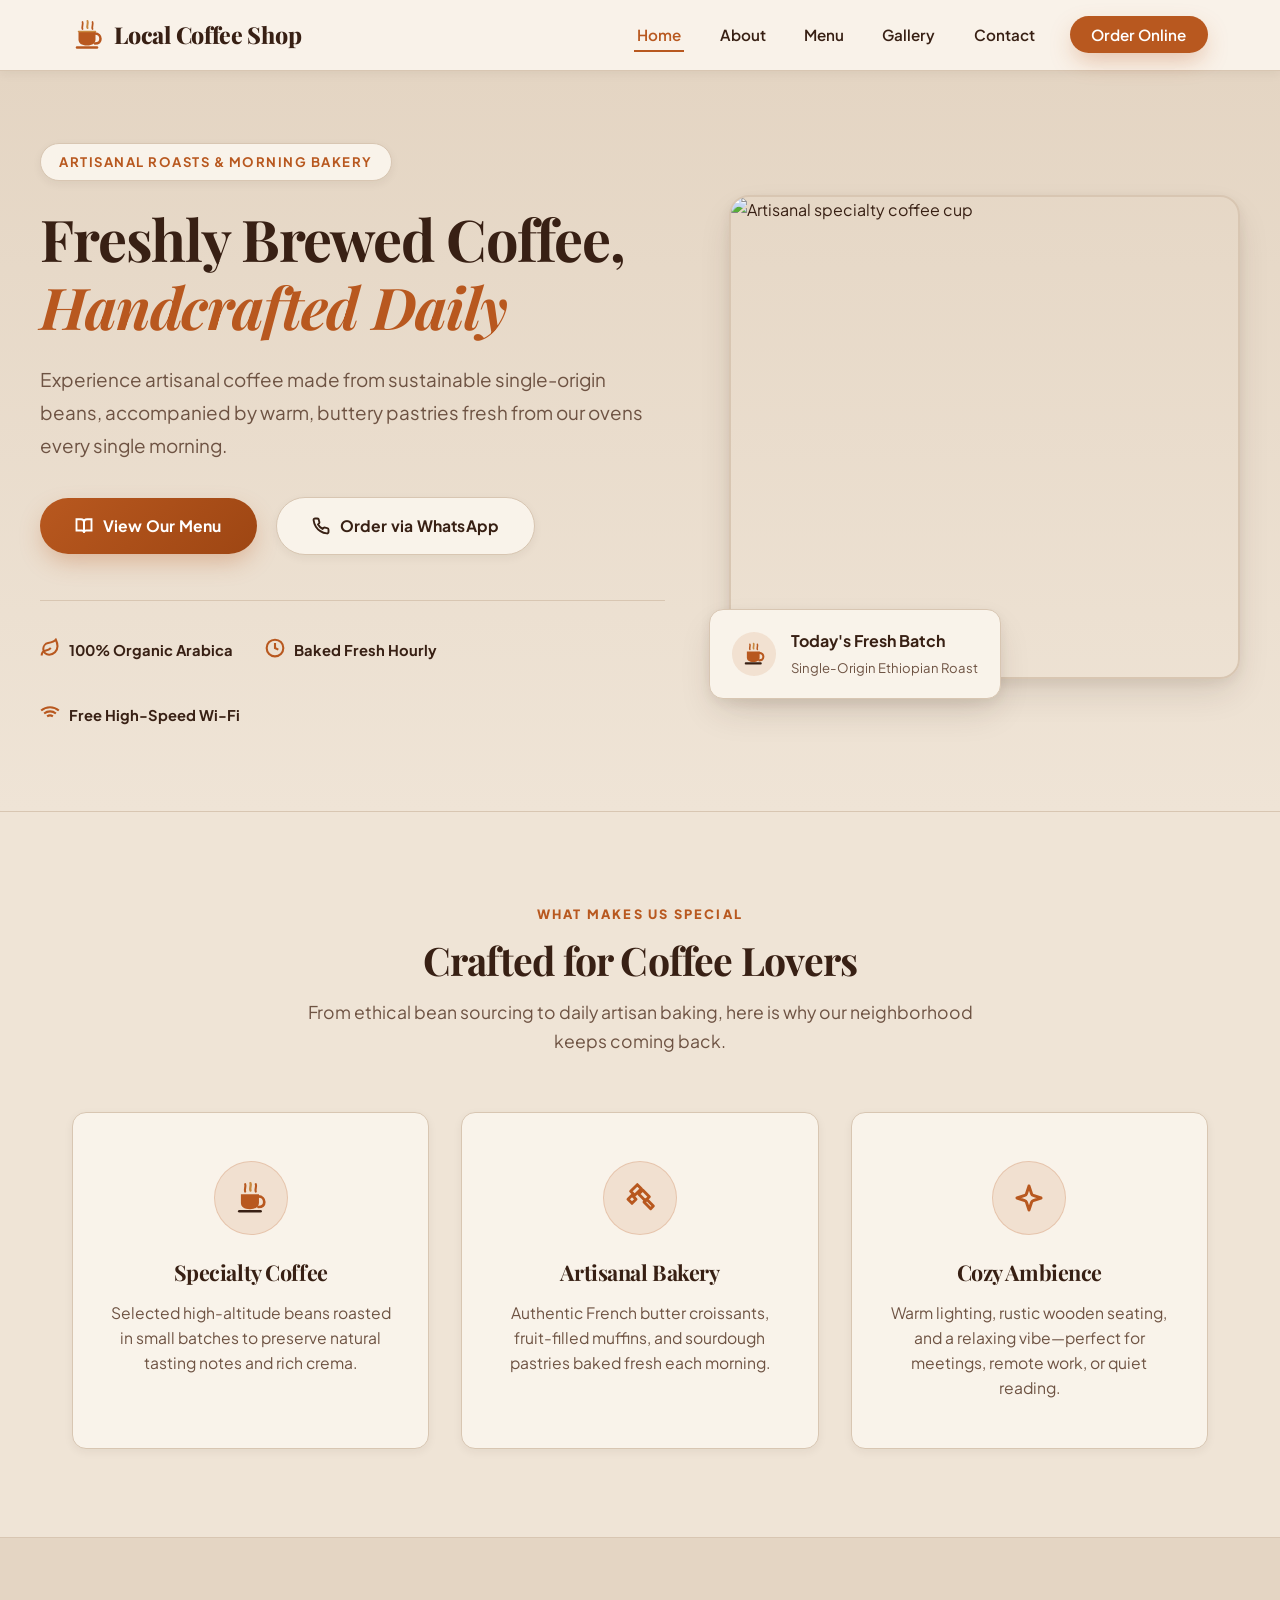
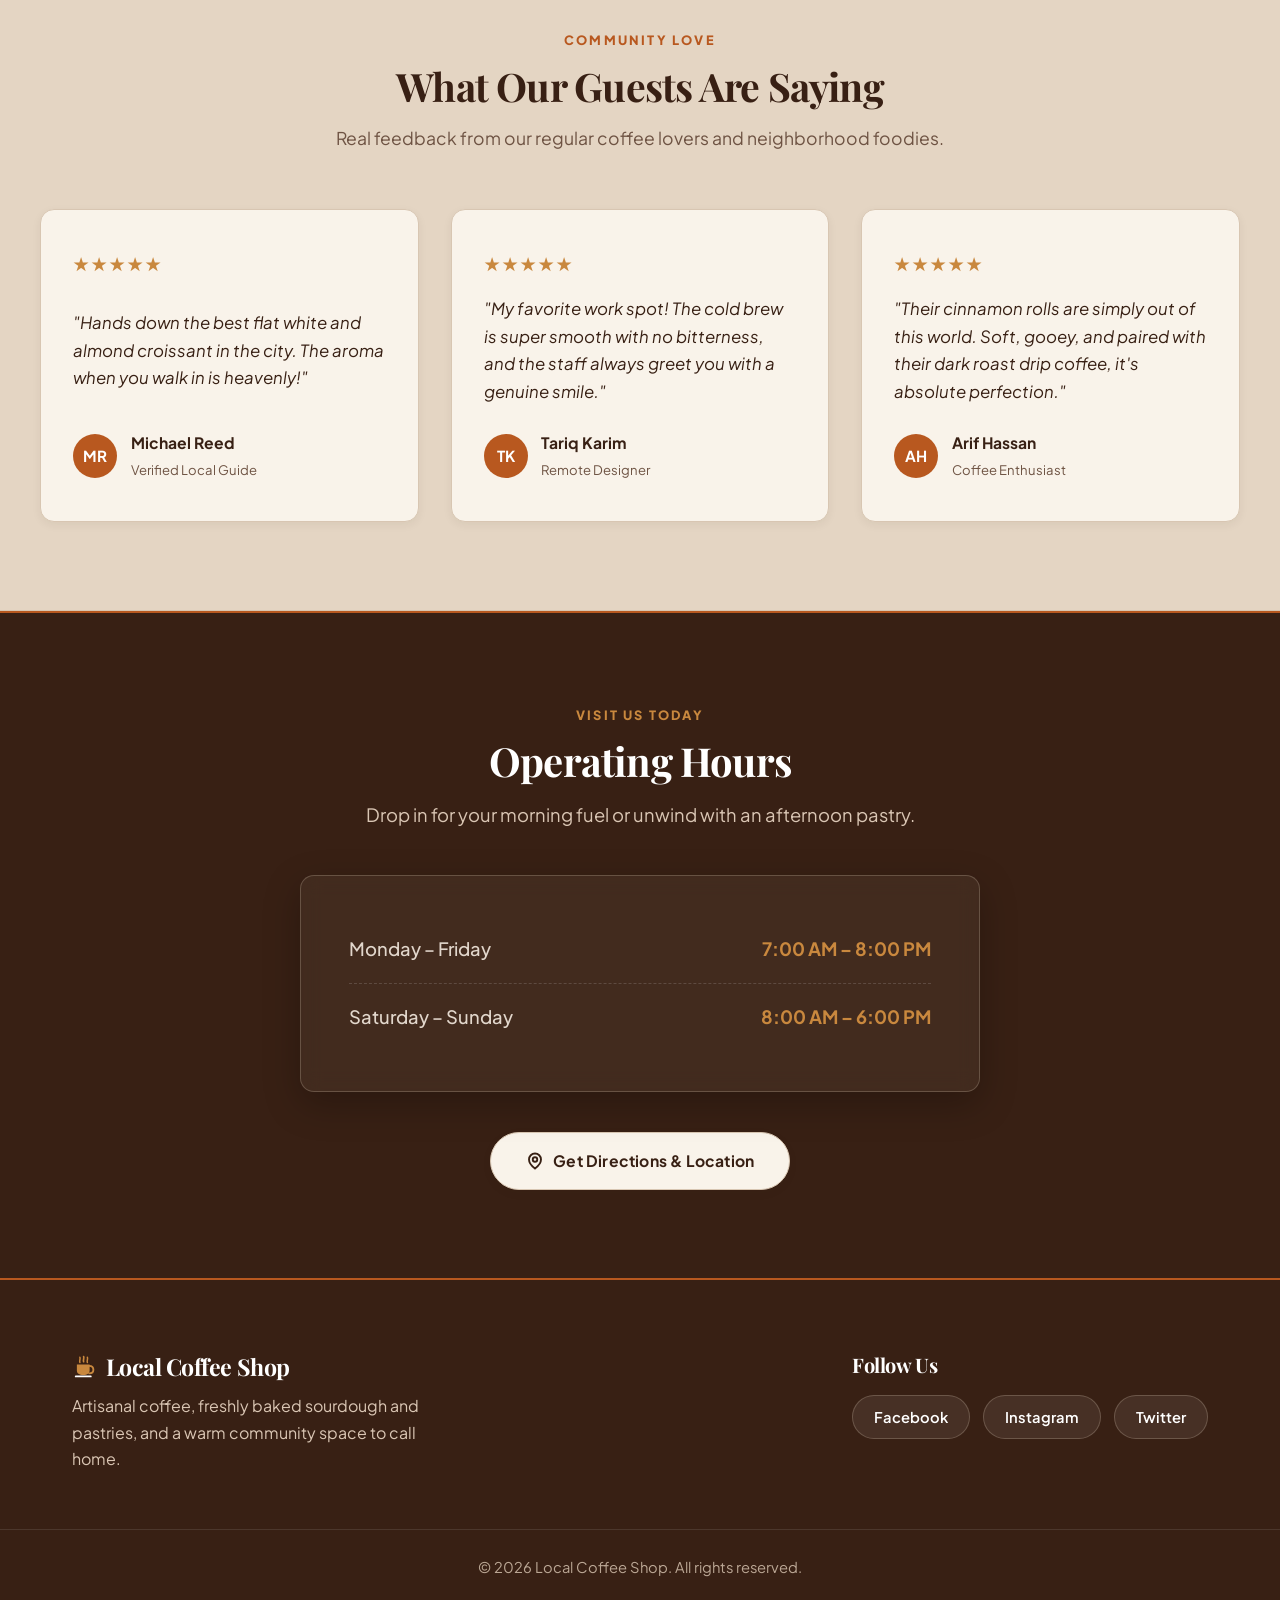
==== commit 64a8d280: "feat(ui): apply balanced medium roast coffee palette and standalone steaming cup icon across all pag" ====
--- a/index.html
+++ b/index.html
@@ -6,7 +6,7 @@
 
     <title>Local Coffee Shop & Bakery - Handcrafted Brews & Fresh Bakes</title>
     <meta name="description" content="Discover artisanal single-origin coffee and freshly baked French pastries. Order online via WhatsApp or visit our cozy neighborhood cafe.">
-    <meta name="theme-color" content="#181310">
+    <meta name="theme-color" content="#EFE4D6">
 
     <!-- Favicon -->
     <link rel="icon" type="image/svg+xml" href="favicon.svg">
@@ -30,7 +30,16 @@
         <nav class="navbar">
 
             <a href="index.html" class="logo">
-                ☕ Local Coffee Shop
+                <svg class="logo-icon-svg" viewBox="0 0 64 64" fill="none">
+                    <path d="M21 20C19 15 23 11 21 6" stroke="currentColor" stroke-width="3.5" stroke-linecap="round"/>
+                    <path d="M31 18C29 13 33 9 31 4" stroke="var(--gold)" stroke-width="4" stroke-linecap="round"/>
+                    <path d="M41 20C39 15 43 11 41 6" stroke="currentColor" stroke-width="3.5" stroke-linecap="round"/>
+                    <path d="M13 25H47V41C47 48.5 41 53 30 53C19 53 13 48.5 13 41V25Z" fill="currentColor"/>
+                    <path d="M13 25H47" stroke="var(--gold)" stroke-width="3" stroke-linecap="round"/>
+                    <path d="M46 29C53 29 57 34 57 39.5C57 45 53 49 46 49" stroke="currentColor" stroke-width="5" stroke-linecap="round"/>
+                    <path d="M10 57H50" stroke="currentColor" stroke-width="5" stroke-linecap="round"/>
+                </svg>
+                <span>Local Coffee Shop</span>
             </a>
 
             <!-- Mobile Hamburger Button -->
@@ -84,7 +93,7 @@
                 <div class="hero-content">
 
                     <div class="hero-badge">
-                        ☕ Artisanal Roasts & Fresh Bakery
+                        Artisanal Roasts & Morning Bakery
                     </div>
 
                     <h1>Freshly Brewed Coffee,<br><span>Handcrafted Daily</span></h1>
@@ -95,24 +104,32 @@
 
                     <div class="hero-actions">
                         <a href="menu.html" class="btn">
-                            <span>📖</span> View Our Menu
+                            <svg width="18" height="18" viewBox="0 0 24 24" fill="none" stroke="currentColor" stroke-width="2.5"><path d="M2 3h6a4 4 0 0 1 4 4v14a3 3 0 0 0-3-3H2z"/><path d="M22 3h-6a4 4 0 0 0-4 4v14a3 3 0 0 1 3-3h7z"/></svg>
+                            View Our Menu
                         </a>
                         <a href="https://wa.me/?text=Hello!%20I%20would%20like%20to%20order%20from%20Local%20Coffee%20Shop" target="_blank" rel="noopener noreferrer" class="btn btn-secondary">
-                            <span>📱</span> Order via WhatsApp
+                            <svg width="18" height="18" viewBox="0 0 24 24" fill="none" stroke="currentColor" stroke-width="2.5"><path d="M22 16.92v3a2 2 0 0 1-2.18 2 19.79 19.79 0 0 1-8.63-3.07 19.5 19.5 0 0 1-6-6 19.79 19.79 0 0 1-3.07-8.67A2 2 0 0 1 4.11 2h3a2 2 0 0 1 2 1.72 12.84 12.84 0 0 0 .7 2.81 2 2 0 0 1-.45 2.11L8.09 9.91a16 16 0 0 0 6 6l1.27-1.27a2 2 0 0 1 2.11-.45 12.84 12.84 0 0 0 2.81.7A2 2 0 0 1 22 16.92z"/></svg>
+                            Order via WhatsApp
                         </a>
                     </div>
 
                     <div class="hero-trust-bar">
                         <div class="trust-item">
-                            <span class="icon">🌿</span>
+                            <span class="icon">
+                                <svg width="20" height="20" viewBox="0 0 24 24" fill="none" stroke="var(--accent)" stroke-width="2.5"><path d="M11 20A7 7 0 0 1 9.8 6.1C15.5 5 17 4.48 19 2c1 2 2 4.18 2 8 0 5.5-4.78 10-10 10Z"/><path d="M2 21c0-3 1.85-5.36 5.08-6C9.5 14.52 12 13 13 12"/></svg>
+                            </span>
                             <span>100% Organic Arabica</span>
                         </div>
                         <div class="trust-item">
-                            <span class="icon">🥐</span>
+                            <span class="icon">
+                                <svg width="20" height="20" viewBox="0 0 24 24" fill="none" stroke="var(--accent)" stroke-width="2.5"><circle cx="12" cy="12" r="10"/><polyline points="12 6 12 12 16 14"/></svg>
+                            </span>
                             <span>Baked Fresh Hourly</span>
                         </div>
                         <div class="trust-item">
-                            <span class="icon">⚡</span>
+                            <span class="icon">
+                                <svg width="20" height="20" viewBox="0 0 24 24" fill="none" stroke="var(--accent)" stroke-width="2.5"><path d="M5 12.55a11 11 0 0 1 14.08 0"/><path d="M1.42 9a16 16 0 0 1 21.16 0"/><path d="M8.53 16.11a6 6 0 0 1 6.95 0"/><line x1="12" y1="20" x2="12.01" y2="20"/></svg>
+                            </span>
                             <span>Free High-Speed Wi-Fi</span>
                         </div>
                     </div>
@@ -125,12 +142,21 @@
                         <img
                             src="https://images.unsplash.com/photo-1495474472287-4d71bcdd2085?auto=format&fit=crop&w=800&q=80"
                             alt="Artisanal specialty coffee cup"
-                            loading="lazy"
+                            loading="eager"
                         >
                     </div>
 
                     <div class="hero-floating-card">
-                        <div class="floating-icon">☕</div>
+                        <div class="floating-icon">
+                            <svg width="24" height="24" viewBox="0 0 64 64" fill="none">
+                                <path d="M21 20C19 15 23 11 21 6" stroke="var(--accent)" stroke-width="4" stroke-linecap="round"/>
+                                <path d="M31 18C29 13 33 9 31 4" stroke="var(--gold)" stroke-width="4.5" stroke-linecap="round"/>
+                                <path d="M41 20C39 15 43 11 41 6" stroke="var(--accent)" stroke-width="4" stroke-linecap="round"/>
+                                <path d="M13 25H47V41C47 48.5 41 53 30 53C19 53 13 48.5 13 41V25Z" fill="var(--accent)"/>
+                                <path d="M46 29C53 29 57 34 57 39.5C57 45 53 49 46 49" stroke="var(--accent)" stroke-width="5.5" stroke-linecap="round"/>
+                                <path d="M10 57H50" stroke="var(--primary)" stroke-width="5.5" stroke-linecap="round"/>
+                            </svg>
+                        </div>
                         <div class="floating-text">
                             <strong>Today's Fresh Batch</strong>
                             <span>Single-Origin Ethiopian Roast</span>
@@ -167,7 +193,14 @@
                 <article class="feature-card">
 
                     <div class="card-icon">
-                        ☕
+                        <svg width="34" height="34" viewBox="0 0 64 64" fill="none">
+                            <path d="M21 20C19 15 23 11 21 6" stroke="var(--accent)" stroke-width="4" stroke-linecap="round"/>
+                            <path d="M31 18C29 13 33 9 31 4" stroke="var(--gold)" stroke-width="4.5" stroke-linecap="round"/>
+                            <path d="M41 20C39 15 43 11 41 6" stroke="var(--accent)" stroke-width="4" stroke-linecap="round"/>
+                            <path d="M13 25H47V41C47 48.5 41 53 30 53C19 53 13 48.5 13 41V25Z" fill="var(--accent)"/>
+                            <path d="M46 29C53 29 57 34 57 39.5C57 45 53 49 46 49" stroke="var(--accent)" stroke-width="5" stroke-linecap="round"/>
+                            <path d="M10 57H50" stroke="var(--primary)" stroke-width="5" stroke-linecap="round"/>
+                        </svg>
                     </div>
 
                     <h3>Specialty Coffee</h3>
@@ -184,7 +217,12 @@
                 <article class="feature-card">
 
                     <div class="card-icon">
-                        🥐
+                        <svg width="32" height="32" viewBox="0 0 24 24" fill="none" stroke="var(--accent)" stroke-width="2.2" stroke-linecap="round" stroke-linejoin="round">
+                            <path d="m10 2 3 3-5 5-3-3 5-5Z"/>
+                            <path d="m14 6 5 5-3 3-5-5 3-3Z"/>
+                            <path d="m6 10 3 3-3 3-3-3 3-3Z"/>
+                            <path d="m17 13 5 5-2 2-5-5 2-2Z"/>
+                        </svg>
                     </div>
 
                     <h3>Artisanal Bakery</h3>
@@ -201,7 +239,9 @@
                 <article class="feature-card">
 
                     <div class="card-icon">
-                        ✨
+                        <svg width="32" height="32" viewBox="0 0 24 24" fill="none" stroke="var(--accent)" stroke-width="2.2" stroke-linecap="round" stroke-linejoin="round">
+                            <path d="m12 3-1.912 5.813a2 2 0 0 1-1.275 1.275L3 12l5.813 1.912a2 2 0 0 1 1.275 1.275L12 21l1.912-5.813a2 2 0 0 1 1.275-1.275L21 12l-5.813-1.912a2 2 0 0 1-1.275-1.275L12 3Z"/>
+                        </svg>
                     </div>
 
                     <h3>Cozy Ambience</h3>
@@ -285,7 +325,7 @@
         </section>
 
 
-        <!-- Operating Hours (Contrasting Dark Roast Obsidian Section) -->
+        <!-- Operating Hours (Contrasting Medium Roasted Coffee Section) -->
 
         <section class="hours-section">
 
@@ -315,7 +355,8 @@
 
                 <div style="margin-top: 2.5rem;">
                     <a href="contact.html" class="btn btn-secondary">
-                        📍 Get Directions & Location
+                        <svg width="18" height="18" viewBox="0 0 24 24" fill="none" stroke="currentColor" stroke-width="2.5"><path d="M20 10c0 6-8 12-8 12s-8-6-8-12a8 8 0 0 1 16 0Z"/><circle cx="12" cy="10" r="3"/></svg>
+                        Get Directions & Location
                     </a>
                 </div>
 
@@ -333,7 +374,17 @@
         <div class="footer-content">
 
             <div class="footer-brand">
-                <h3>☕ Local Coffee Shop</h3>
+                <h3 style="display: flex; align-items: center; gap: 0.6rem;">
+                    <svg width="24" height="24" viewBox="0 0 64 64" fill="none">
+                        <path d="M21 20C19 15 23 11 21 6" stroke="var(--gold)" stroke-width="4" stroke-linecap="round"/>
+                        <path d="M31 18C29 13 33 9 31 4" stroke="var(--gold)" stroke-width="4.5" stroke-linecap="round"/>
+                        <path d="M41 20C39 15 43 11 41 6" stroke="var(--gold)" stroke-width="4" stroke-linecap="round"/>
+                        <path d="M13 25H47V41C47 48.5 41 53 30 53C19 53 13 48.5 13 41V25Z" fill="var(--gold)"/>
+                        <path d="M46 29C53 29 57 34 57 39.5C57 45 53 49 46 49" stroke="var(--gold)" stroke-width="5" stroke-linecap="round"/>
+                        <path d="M10 57H50" stroke="#FFFFFF" stroke-width="5" stroke-linecap="round"/>
+                    </svg>
+                    <span>Local Coffee Shop</span>
+                </h3>
 
                 <p>
                     Artisanal coffee, freshly baked sourdough and pastries, and a warm community space to call home.
--- a/style.css
+++ b/style.css
@@ -1,45 +1,47 @@
 /* =========================================================
-   LOCAL COFFEE SHOP & BAKERY - AWARD-WINNING DESIGN SYSTEM
-   Inspired by top international specialty coffee houses:
-   Blue Bottle, Onyx Coffee Lab, % Arabica, Stumptown, Verve
+   LOCAL COFFEE SHOP & BAKERY - BALANCED MEDIUM ROAST SYSTEM
+   Designed with UI/UX Pro Max: Zero Glare, Warm & Sensory
+   Maximum Dark: Warm Roasted Coffee (#382014)
+   Lightest Tone: Soft Steamed Oat & Crema (#EFE4D6 / #F9F3EA)
    ========================================================= */
 
-@import url('https://fonts.googleapis.com/css2?family=Plus+Jakarta+Sans:wght@300;400;500;600;700;800&family=Playfair+Display:ital,wght@0,600;0,700;0,800;1,600&display=swap');
+@import url('https://fonts.googleapis.com/css2?family=Plus+Jakarta+Sans:wght@300;400;500;600;700;800&family=Playfair+Display:ital,wght@0,600;0,700;0,800;1,600;1,700&display=swap');
 
 :root {
-    /* --- The Nordic Specialty & Roasted Terracotta Palette --- */
-    --primary: #181310;            /* Deep roasted obsidian espresso */
-    --primary-soft: #2B221C;       /* Soft dark mocha */
-    --accent: #B95828;             /* Specialty roasted terracotta / warm amber */
-    --accent-hover: #984318;       /* Deep copper amber */
-    --accent-subtle: #FDF3ED;      /* Delicate crema tint */
-    --gold: #C89B59;               /* Warm brushed honey gold */
-
-    /* --- Clean, Crisp Surfaces (No muddy yellow tint) --- */
-    --bg-page: #FAF9F6;            /* Crisp alabaster porcelain */
-    --bg-card: #FFFFFF;            /* Pure crisp white */
-    --bg-surface: #F3EFE9;         /* Soft warm stone / oat linen */
-    --bg-dark: #140E0B;            /* Deep matte espresso obsidian */
+    /* --- The Balanced Medium Roast Palette --- */
+    --primary: #382014;            /* Deep Roasted Coffee Bean (Maximum Dark) */
+    --primary-soft: #4E3020;       /* Rich Mocha */
+    --accent: #B8581F;             /* Signature "Handcrafted Daily" Roasted Amber Caramel */
+    --accent-hover: #9E4613;       /* Deep Caramelized Cinnamon */
+    --accent-subtle: rgba(184, 88, 31, 0.12); /* Soft Crema Froth Tint */
+    --gold: #C9883E;               /* Warm Honey Brioche */
+
+    /* --- Soothing, Glare-Free Medium Surfaces --- */
+    --bg-page: #EFE4D6;            /* Warm Steamed Oat / Cafe au Lait (Zero Glare) */
+    --bg-card: #F9F3EA;            /* Soft Crema Porcelain Card */
+    --bg-surface: #E4D5C3;         /* Toasted Brioche / Almond Cream */
+    --bg-dark: #382014;            /* Warm Roasted Coffee (Maximum Dark, No Black!) */
+    --bg-contrast: #382014;
 
     /* --- Typography Colors --- */
-    --text-main: #1D1714;          /* High contrast readability */
-    --text-muted: #5F564F;         /* Sophisticated mocha slate */
-    --text-light: #F4EFEA;
-
-    /* --- Sharp Modern Borders & Accents --- */
-    --border-color: #E8E3DC;
-    --border-subtle: #F0ECE6;
-
-    /* --- Multi-layered Architectural Shadows --- */
-    --shadow-sm: 0 2px 8px rgba(24, 19, 16, 0.04);
-    --shadow-md: 0 8px 24px rgba(24, 19, 16, 0.06), 0 2px 6px rgba(24, 19, 16, 0.02);
-    --shadow-lg: 0 16px 36px rgba(24, 19, 16, 0.09), 0 4px 12px rgba(24, 19, 16, 0.04);
-    --shadow-warm: 0 8px 22px rgba(185, 88, 40, 0.28);
+    --text-main: #382014;          /* Deep Roasted Coffee Bean (WCAG AAA > 10:1) */
+    --text-muted: #6E5343;         /* Warm Hazelnut Mocha */
+    --text-light: #F9F3EA;         /* Soft Crema text on dark */
+
+    /* --- Warm Roasted Borders --- */
+    --border-color: #D8C6B2;       /* Warm Roasted Oak Border */
+    --border-subtle: #E2D3C2;
+
+    /* --- Layered Warm Ambient Shadows --- */
+    --shadow-sm: 0 3px 10px rgba(56, 32, 20, 0.06);
+    --shadow-md: 0 8px 24px -4px rgba(56, 32, 20, 0.1), 0 2px 6px rgba(56, 32, 20, 0.04);
+    --shadow-lg: 0 16px 36px -6px rgba(56, 32, 20, 0.14), 0 4px 12px rgba(56, 32, 20, 0.06);
+    --shadow-warm: 0 10px 24px -4px rgba(184, 88, 31, 0.35);
 
     --radius-sm: 8px;
     --radius-md: 14px;
     --radius-lg: 20px;
-    --transition: all 0.25s cubic-bezier(0.16, 1, 0.3, 1);
+    --transition: all 0.22s cubic-bezier(0.16, 1, 0.3, 1);
 }
 
 /* ==================== BASE & RESET ==================== */
@@ -74,7 +76,7 @@
     color: var(--primary);
     font-weight: 700;
     line-height: 1.25;
-    letter-spacing: -0.3px;
+    letter-spacing: -0.02em;
 }
 
 a {
@@ -94,12 +96,12 @@
     display: inline-flex;
     align-items: center;
     justify-content: center;
-    gap: 0.55rem;
-    background-color: var(--accent);
+    gap: 0.6rem;
+    background: linear-gradient(135deg, var(--accent) 0%, var(--accent-hover) 100%);
     color: #FFFFFF !important;
     padding: 0.95rem 2.2rem;
     border-radius: 50px;
-    font-weight: 600;
+    font-weight: 700;
     font-size: 0.98rem;
     letter-spacing: 0.2px;
     border: none;
@@ -110,20 +112,19 @@
 }
 
 .btn:hover {
-    background-color: var(--accent-hover);
-    transform: translateY(-2px);
-    box-shadow: 0 12px 28px rgba(185, 88, 40, 0.35);
+    transform: translateY(-2.5px);
+    box-shadow: 0 14px 28px -4px rgba(184, 88, 31, 0.45);
 }
 
 .btn-secondary {
-    background-color: #FFFFFF;
+    background: var(--bg-card);
     color: var(--primary) !important;
     border: 1.5px solid var(--border-color);
     box-shadow: var(--shadow-sm);
 }
 
 .btn-secondary:hover {
-    background-color: var(--bg-surface);
+    background: var(--bg-surface);
     border-color: var(--accent);
     color: var(--accent) !important;
     transform: translateY(-2px);
@@ -131,19 +132,19 @@
 }
 
 .btn-whatsapp {
-    background-color: #25D366;
+    background: #128C7E;
     color: #FFFFFF !important;
-    box-shadow: 0 6px 18px rgba(37, 211, 102, 0.3);
+    box-shadow: 0 6px 18px rgba(18, 140, 126, 0.3);
 }
 
 .btn-whatsapp:hover {
-    background-color: #20BA5A;
-    box-shadow: 0 10px 24px rgba(37, 211, 102, 0.4);
+    background: #0D7367;
+    box-shadow: 0 10px 24px rgba(18, 140, 126, 0.4);
 }
 
 .section-label {
     font-size: 0.8rem;
-    font-weight: 700;
+    font-weight: 800;
     letter-spacing: 2.2px;
     text-transform: uppercase;
     color: var(--accent);
@@ -154,13 +155,13 @@
 /* ==================== NAVIGATION ==================== */
 
 .site-header {
-    background: rgba(255, 255, 255, 0.96);
+    background: rgba(249, 243, 234, 0.95);
     backdrop-filter: blur(14px);
     -webkit-backdrop-filter: blur(14px);
     position: sticky;
     top: 0;
     z-index: 1000;
-    border-bottom: 1px solid var(--border-color);
+    border-bottom: 1.5px solid var(--border-color);
     box-shadow: var(--shadow-sm);
 }
 
@@ -177,12 +178,19 @@
 .logo {
     font-family: 'Playfair Display', Georgia, serif;
     font-size: 1.45rem;
-    font-weight: 700;
-    color: var(--primary);
-    display: flex;
-    align-items: center;
-    gap: 0.45rem;
+    font-weight: 800;
+    color: var(--primary);
+    display: flex;
+    align-items: center;
+    gap: 0.65rem;
     letter-spacing: -0.3px;
+}
+
+.logo-icon-svg {
+    width: 32px;
+    height: 32px;
+    color: var(--accent);
+    flex-shrink: 0;
 }
 
 .logo:hover {
@@ -228,14 +236,15 @@
 .nav-order-pill {
     background: var(--accent);
     color: #FFFFFF !important;
+    font-weight: 700;
     padding: 0.55rem 1.35rem !important;
     border-radius: 25px;
-    box-shadow: 0 4px 12px rgba(185, 88, 40, 0.25);
+    box-shadow: var(--shadow-warm);
 }
 
 .nav-order-pill:hover {
     background: var(--accent-hover) !important;
-    transform: translateY(-1px);
+    transform: translateY(-2px);
 }
 
 .nav-order-pill::after {
@@ -278,6 +287,7 @@
 .section-heading h2 {
     font-size: 2.45rem;
     margin-bottom: 0.85rem;
+    color: var(--primary);
 }
 
 .section-heading p {
@@ -286,15 +296,16 @@
 }
 
 .page-banner {
-    background: linear-gradient(180deg, #FFFFFF 0%, var(--bg-surface) 100%);
+    background: linear-gradient(180deg, var(--bg-surface) 0%, var(--bg-page) 100%);
     padding: 5rem 2rem;
     text-align: center;
-    border-bottom: 1px solid var(--border-color);
+    border-bottom: 1.5px solid var(--border-color);
 }
 
 .page-banner h1 {
     font-size: 3rem;
     margin-bottom: 0.6rem;
+    color: var(--primary);
 }
 
 .page-banner p {
@@ -307,9 +318,9 @@
 /* ==================== HOME PAGE (EDITORIAL CAFE HERO) ==================== */
 
 .hero {
-    background: linear-gradient(180deg, #FFFFFF 0%, var(--bg-page) 100%);
+    background: linear-gradient(180deg, var(--bg-surface) 0%, var(--bg-page) 100%);
     padding: 4.5rem 2rem 5rem;
-    border-bottom: 1px solid var(--border-color);
+    border-bottom: 1.5px solid var(--border-color);
     position: relative;
 }
 
@@ -326,7 +337,7 @@
     display: inline-flex;
     align-items: center;
     gap: 0.5rem;
-    background: var(--accent-subtle);
+    background: var(--bg-card);
     color: var(--accent);
     padding: 0.45rem 1.15rem;
     border-radius: 30px;
@@ -334,8 +345,9 @@
     font-weight: 700;
     letter-spacing: 1.5px;
     text-transform: uppercase;
-    border: 1px solid rgba(185, 88, 40, 0.2);
+    border: 1.5px solid var(--border-color);
     margin-bottom: 1.5rem;
+    box-shadow: var(--shadow-sm);
 }
 
 .hero h1 {
@@ -348,7 +360,7 @@
 .hero h1 span {
     color: var(--accent);
     font-style: italic;
-    font-weight: 600;
+    font-weight: 700;
 }
 
 .hero p {
@@ -372,23 +384,23 @@
     gap: 2rem;
     flex-wrap: wrap;
     padding-top: 2rem;
-    border-top: 1px solid var(--border-color);
+    border-top: 1.5px solid var(--border-color);
 }
 
 .trust-item {
     display: flex;
     align-items: center;
-    gap: 0.5rem;
+    gap: 0.55rem;
     font-size: 0.92rem;
-    font-weight: 600;
-    color: var(--primary-soft);
+    font-weight: 700;
+    color: var(--primary);
 }
 
 .trust-item span.icon {
     font-size: 1.25rem;
 }
 
-/* Hero Showcase Image (Right Column) */
+/* Hero Showcase Image */
 .hero-image-wrapper {
     position: relative;
 }
@@ -397,7 +409,7 @@
     border-radius: var(--radius-lg);
     overflow: hidden;
     box-shadow: var(--shadow-lg);
-    border: 1px solid var(--border-color);
+    border: 2px solid var(--border-color);
     position: relative;
 }
 
@@ -416,11 +428,11 @@
     position: absolute;
     bottom: -20px;
     left: -20px;
-    background: #FFFFFF;
+    background: var(--bg-card);
     padding: 1.1rem 1.4rem;
     border-radius: var(--radius-md);
-    box-shadow: 0 10px 30px rgba(0, 0, 0, 0.12);
-    border: 1px solid var(--border-color);
+    box-shadow: var(--shadow-lg);
+    border: 1.5px solid var(--border-color);
     display: flex;
     align-items: center;
     gap: 0.9rem;
@@ -444,7 +456,7 @@
 }
 
 .floating-text span {
-    font-size: 0.8rem;
+    font-size: 0.82rem;
     color: var(--text-muted);
 }
 
@@ -459,7 +471,7 @@
     background: var(--bg-card);
     padding: 3rem 2.2rem;
     border-radius: var(--radius-md);
-    border: 1px solid var(--border-color);
+    border: 1.5px solid var(--border-color);
     text-align: center;
     transition: var(--transition);
     box-shadow: var(--shadow-sm);
@@ -469,7 +481,7 @@
 .feature-card:hover {
     transform: translateY(-6px);
     box-shadow: var(--shadow-lg);
-    border-color: rgba(185, 88, 40, 0.35);
+    border-color: var(--accent);
 }
 
 .card-icon {
@@ -482,19 +494,20 @@
     display: flex;
     align-items: center;
     justify-content: center;
-    border: 1px solid rgba(185, 88, 40, 0.18);
+    border: 1px solid rgba(184, 88, 31, 0.2);
     transition: var(--transition);
 }
 
 .feature-card:hover .card-icon {
     transform: scale(1.08) rotate(4deg);
-    background: #FFFFFF;
+    background: var(--bg-surface);
     box-shadow: var(--shadow-sm);
 }
 
 .feature-card h3 {
     font-size: 1.35rem;
     margin-bottom: 0.85rem;
+    color: var(--primary);
 }
 
 .feature-card p {
@@ -505,10 +518,10 @@
 
 /* Reviews / Testimonials Section */
 .testimonials-section {
-    background: #FFFFFF;
+    background: var(--bg-surface);
     padding: 5.5rem 2rem;
-    border-top: 1px solid var(--border-color);
-    border-bottom: 1px solid var(--border-color);
+    border-top: 1.5px solid var(--border-color);
+    border-bottom: 1.5px solid var(--border-color);
 }
 
 .testimonials-grid {
@@ -520,10 +533,10 @@
 }
 
 .testimonial-card {
-    background: var(--bg-page);
+    background: var(--bg-card);
     padding: 2.4rem 2rem;
     border-radius: var(--radius-md);
-    border: 1px solid var(--border-color);
+    border: 1.5px solid var(--border-color);
     box-shadow: var(--shadow-sm);
     display: flex;
     flex-direction: column;
@@ -534,10 +547,11 @@
 .testimonial-card:hover {
     transform: translateY(-4px);
     box-shadow: var(--shadow-md);
+    border-color: var(--accent);
 }
 
 .testimonial-stars {
-    color: #F5A623;
+    color: var(--gold);
     font-size: 1.15rem;
     margin-bottom: 1rem;
     letter-spacing: 2px;
@@ -561,14 +575,13 @@
     width: 44px;
     height: 44px;
     border-radius: 50%;
-    background: var(--accent-subtle);
-    color: var(--accent);
+    background: var(--accent);
+    color: #FFFFFF;
     display: flex;
     align-items: center;
     justify-content: center;
     font-weight: 700;
     font-size: 0.95rem;
-    border: 1px solid rgba(185, 88, 40, 0.2);
 }
 
 .author-info h4,
@@ -585,11 +598,12 @@
     color: var(--text-muted);
 }
 
-/* Operating Hours (High-Contrast Obsidian Bar) */
+/* Operating Hours (High-Contrast Medium Roasted Coffee Bar) */
 .hours-section {
     background: var(--bg-dark);
     color: var(--text-light);
     padding: 5.5rem 2rem;
+    border-top: 2px solid var(--accent);
 }
 
 .hours-section .section-label {
@@ -603,7 +617,7 @@
 }
 
 .hours-section .hours-sub {
-    color: #B8ADA3;
+    color: #DAC6B4;
     margin-bottom: 2.8rem;
     font-size: 1.15rem;
 }
@@ -615,12 +629,12 @@
 }
 
 .hours-box {
-    background: rgba(255, 255, 255, 0.04);
+    background: rgba(249, 243, 234, 0.05);
     backdrop-filter: blur(10px);
     padding: 2.5rem 3rem;
     border-radius: var(--radius-md);
-    border: 1px solid rgba(255, 255, 255, 0.1);
-    box-shadow: 0 12px 36px rgba(0, 0, 0, 0.3);
+    border: 1.5px solid rgba(216, 198, 178, 0.25);
+    box-shadow: 0 12px 36px rgba(0, 0, 0, 0.25);
 }
 
 .hour-row {
@@ -629,7 +643,7 @@
     align-items: center;
     padding: 1.15rem 0;
     font-size: 1.15rem;
-    border-bottom: 1px dashed rgba(255, 255, 255, 0.12);
+    border-bottom: 1px dashed rgba(255, 255, 255, 0.15);
 }
 
 .hour-row:last-child {
@@ -659,6 +673,7 @@
 .story-text h2 {
     font-size: 2.5rem;
     margin-bottom: 1.25rem;
+    color: var(--primary);
 }
 
 .story-text p {
@@ -669,15 +684,18 @@
 }
 
 .story-quote {
-    background: var(--accent-subtle);
+    background: var(--bg-card);
     border-left: 4px solid var(--accent);
     padding: 1.25rem 1.6rem;
     border-radius: 0 var(--radius-sm) var(--radius-sm) 0;
     margin: 1.5rem 0;
     font-style: italic;
     color: var(--primary);
-    font-weight: 500;
+    font-weight: 600;
     line-height: 1.7;
+    border-top: 1px solid var(--border-color);
+    border-right: 1px solid var(--border-color);
+    border-bottom: 1px solid var(--border-color);
 }
 
 .story-image-card {
@@ -685,7 +703,7 @@
     border-radius: var(--radius-lg);
     overflow: hidden;
     box-shadow: var(--shadow-lg);
-    border: 1px solid var(--border-color);
+    border: 2px solid var(--border-color);
 }
 
 .story-image-card img {
@@ -703,12 +721,12 @@
     position: absolute;
     bottom: 22px;
     right: 22px;
-    background: rgba(20, 14, 11, 0.92);
+    background: rgba(56, 32, 20, 0.94);
     backdrop-filter: blur(8px);
     color: #FFFFFF;
     padding: 1rem 1.6rem;
     border-radius: var(--radius-md);
-    border: 1px solid rgba(255,255,255,0.15);
+    border: 1px solid rgba(255, 255, 255, 0.2);
     text-align: center;
 }
 
@@ -727,8 +745,8 @@
 
 /* Stats Counter Strip */
 .stats-strip {
-    background: #FFFFFF;
-    border: 1px solid var(--border-color);
+    background: var(--bg-card);
+    border: 1.5px solid var(--border-color);
     border-radius: var(--radius-md);
     padding: 2.8rem 2rem;
     display: grid;
@@ -758,8 +776,8 @@
 .craft-section {
     background: var(--bg-surface);
     padding: 5.5rem 2rem;
-    border-top: 1px solid var(--border-color);
-    border-bottom: 1px solid var(--border-color);
+    border-top: 1.5px solid var(--border-color);
+    border-bottom: 1.5px solid var(--border-color);
 }
 
 .craft-grid {
@@ -771,10 +789,10 @@
 }
 
 .craft-step {
-    background: #FFFFFF;
+    background: var(--bg-card);
     padding: 2.4rem 1.9rem;
     border-radius: var(--radius-md);
-    border: 1px solid var(--border-color);
+    border: 1.5px solid var(--border-color);
     box-shadow: var(--shadow-sm);
     position: relative;
     transition: var(--transition);
@@ -783,6 +801,7 @@
 .craft-step:hover {
     transform: translateY(-5px);
     box-shadow: var(--shadow-md);
+    border-color: var(--accent);
 }
 
 .step-num {
@@ -802,6 +821,7 @@
 .craft-step h3 {
     font-size: 1.25rem;
     margin-bottom: 0.65rem;
+    color: var(--primary);
 }
 
 .craft-step p {
@@ -818,11 +838,11 @@
 }
 
 .mission-card {
-    background: #FFFFFF;
+    background: var(--bg-card);
     padding: 3rem 2.2rem;
     border-radius: var(--radius-md);
     box-shadow: var(--shadow-sm);
-    border: 1px solid var(--border-color);
+    border: 1.5px solid var(--border-color);
     text-align: center;
     transition: var(--transition);
 }
@@ -842,6 +862,7 @@
 .mission-card h3 {
     font-size: 1.35rem;
     margin-bottom: 0.75rem;
+    color: var(--primary);
 }
 
 .mission-card p {
@@ -861,13 +882,13 @@
 }
 
 .filter-btn {
-    background: #FFFFFF;
+    background: var(--bg-card);
     border: 1.5px solid var(--border-color);
     padding: 0.7rem 1.7rem;
     border-radius: 30px;
     font-family: inherit;
     font-size: 0.96rem;
-    font-weight: 600;
+    font-weight: 700;
     color: var(--text-main);
     cursor: pointer;
     transition: var(--transition);
@@ -892,9 +913,9 @@
 }
 
 .menu-item {
-    background: #FFFFFF;
+    background: var(--bg-card);
     border-radius: var(--radius-md);
-    border: 1px solid var(--border-color);
+    border: 1.5px solid var(--border-color);
     box-shadow: var(--shadow-sm);
     overflow: hidden;
     transition: var(--transition);
@@ -905,7 +926,7 @@
 .menu-item:hover {
     transform: translateY(-6px);
     box-shadow: var(--shadow-lg);
-    border-color: rgba(185, 88, 40, 0.35);
+    border-color: var(--accent);
 }
 
 .menu-item-image {
@@ -966,7 +987,7 @@
 }
 
 .price {
-    font-weight: 700;
+    font-weight: 800;
     color: var(--accent);
     font-size: 1.2rem;
     background: var(--accent-subtle);
@@ -985,7 +1006,7 @@
     display: flex;
     justify-content: space-between;
     align-items: center;
-    border-top: 1px dashed var(--border-color);
+    border-top: 1.5px dashed var(--border-color);
     padding-top: 1rem;
     margin-top: auto;
 }
@@ -993,7 +1014,7 @@
 .item-tag {
     font-size: 0.78rem;
     color: var(--text-muted);
-    font-weight: 600;
+    font-weight: 700;
     text-transform: uppercase;
     letter-spacing: 0.5px;
 }
@@ -1012,7 +1033,7 @@
     font-weight: 700;
     cursor: pointer;
     transition: var(--transition);
-    box-shadow: 0 4px 12px rgba(185, 88, 40, 0.25);
+    box-shadow: var(--shadow-warm);
 }
 
 .order-btn:hover {
@@ -1029,8 +1050,8 @@
     left: 0;
     right: 0;
     bottom: 0;
-    background: rgba(18, 14, 11, 0.68);
-    backdrop-filter: blur(6px);
+    background: rgba(56, 32, 20, 0.65);
+    backdrop-filter: blur(8px);
     z-index: 2000;
     align-items: center;
     justify-content: center;
@@ -1043,11 +1064,12 @@
 }
 
 .order-modal {
-    background: #FFFFFF;
+    background: var(--bg-card);
     width: 100%;
-    max-width: 480px;
+    max-width: 490px;
     border-radius: var(--radius-lg);
-    box-shadow: 0 20px 50px rgba(0, 0, 0, 0.3);
+    border: 2px solid var(--border-color);
+    box-shadow: 0 20px 50px rgba(56, 32, 20, 0.25);
     overflow: hidden;
     position: relative;
     animation: modalPop 0.3s cubic-bezier(0.16, 1, 0.3, 1);
@@ -1069,7 +1091,7 @@
     display: flex;
     justify-content: space-between;
     align-items: center;
-    border-bottom: 1px solid var(--border-color);
+    border-bottom: 1.5px solid var(--border-color);
 }
 
 .modal-header h3 {
@@ -1078,7 +1100,7 @@
 }
 
 .modal-close-btn {
-    background: #FFFFFF;
+    background: var(--bg-card);
     border: 1px solid var(--border-color);
     width: 32px;
     height: 32px;
@@ -1108,7 +1130,7 @@
     align-items: center;
     padding-bottom: 1.25rem;
     margin-bottom: 1.25rem;
-    border-bottom: 1px dashed var(--border-color);
+    border-bottom: 1.5px dashed var(--border-color);
 }
 
 .modal-item-name {
@@ -1118,7 +1140,7 @@
 }
 
 .modal-item-price {
-    font-weight: 700;
+    font-weight: 800;
     font-size: 1.25rem;
     color: var(--accent);
 }
@@ -1128,10 +1150,10 @@
     align-items: center;
     justify-content: space-between;
     margin-bottom: 1.5rem;
-    background: var(--bg-page);
+    background: var(--bg-surface);
     padding: 0.75rem 1.2rem;
     border-radius: var(--radius-sm);
-    border: 1px solid var(--border-color);
+    border: 1.5px solid var(--border-color);
 }
 
 .qty-buttons {
@@ -1144,8 +1166,8 @@
     width: 32px;
     height: 32px;
     border-radius: 50%;
-    border: 1px solid var(--border-color);
-    background: #FFFFFF;
+    border: 1.5px solid var(--border-color);
+    background: var(--bg-card);
     font-weight: 700;
     font-size: 1.1rem;
     cursor: pointer;
@@ -1153,6 +1175,7 @@
     align-items: center;
     justify-content: center;
     transition: var(--transition);
+    color: var(--text-main);
 }
 
 .qty-btn:hover {
@@ -1166,6 +1189,7 @@
     font-size: 1.1rem;
     min-width: 24px;
     text-align: center;
+    color: var(--primary);
 }
 
 .modal-input-group {
@@ -1174,7 +1198,7 @@
 
 .modal-input-group label {
     display: block;
-    font-weight: 600;
+    font-weight: 700;
     font-size: 0.9rem;
     margin-bottom: 0.4rem;
     color: var(--text-main);
@@ -1184,24 +1208,110 @@
 .modal-input-group textarea {
     width: 100%;
     padding: 0.75rem 1rem;
-    border: 1px solid var(--border-color);
+    border: 1.5px solid var(--border-color);
     border-radius: var(--radius-sm);
     font-family: inherit;
     font-size: 0.95rem;
-    background: var(--bg-page);
+    background: var(--bg-surface);
+    color: var(--text-main);
 }
 
 .modal-input-group input:focus,
 .modal-input-group textarea:focus {
     outline: none;
     border-color: var(--accent);
-    background: #FFFFFF;
+    background: var(--bg-card);
+    box-shadow: 0 0 0 3px var(--accent-subtle);
 }
 
 .modal-actions {
     display: flex;
     flex-direction: column;
     gap: 0.75rem;
+}
+
+/* Payment Methods in Order Modal */
+.payment-methods-grid {
+    display: grid;
+    grid-template-columns: repeat(2, 1fr);
+    gap: 0.65rem;
+    margin-top: 0.35rem;
+}
+
+.payment-card {
+    display: flex;
+    align-items: center;
+    gap: 0.6rem;
+    padding: 0.75rem 0.85rem;
+    background: var(--bg-surface);
+    border: 1.5px solid var(--border-color);
+    border-radius: var(--radius-sm);
+    cursor: pointer;
+    transition: var(--transition);
+    user-select: none;
+}
+
+.payment-card input[type="radio"] {
+    display: none;
+}
+
+.payment-card:hover {
+    border-color: var(--accent);
+    background: var(--bg-card);
+}
+
+.payment-card.active {
+    border-color: var(--accent);
+    background: var(--accent-subtle);
+    box-shadow: 0 2px 8px rgba(184, 88, 31, 0.15);
+}
+
+.pay-icon {
+    font-size: 1.25rem;
+    line-height: 1;
+}
+
+.pay-label {
+    font-size: 0.88rem;
+    font-weight: 700;
+    color: var(--primary);
+}
+
+.payment-instructions-box {
+    background: var(--bg-surface);
+    border: 1.5px dashed var(--accent);
+    border-radius: var(--radius-sm);
+    padding: 1rem 1.1rem;
+    margin-bottom: 1.5rem;
+    animation: fadeIn 0.25s ease;
+}
+
+.pay-instr-text {
+    font-size: 0.85rem;
+    color: var(--text-muted);
+    margin-bottom: 0.5rem;
+}
+
+.pay-number-display {
+    display: flex;
+    align-items: center;
+    justify-content: space-between;
+    background: var(--bg-card);
+    padding: 0.5rem 0.85rem;
+    border-radius: var(--radius-sm);
+    border: 1.5px solid var(--border-color);
+    font-size: 0.92rem;
+}
+
+.pay-number-display span {
+    color: var(--text-muted);
+    font-weight: 600;
+}
+
+.pay-number-display strong {
+    color: var(--accent);
+    font-size: 1.05rem;
+    letter-spacing: 0.5px;
 }
 
 /* ==================== GALLERY & CONTACT ==================== */
@@ -1214,17 +1324,18 @@
 
 .gallery-item {
     margin: 0;
-    background: #FFFFFF;
+    background: var(--bg-card);
     border-radius: var(--radius-md);
     overflow: hidden;
     box-shadow: var(--shadow-sm);
-    border: 1px solid var(--border-color);
+    border: 1.5px solid var(--border-color);
     transition: var(--transition);
 }
 
 .gallery-item:hover {
     transform: translateY(-5px);
     box-shadow: var(--shadow-lg);
+    border-color: var(--accent);
 }
 
 .gallery-item img {
@@ -1242,11 +1353,11 @@
     padding: 1.1rem 1.25rem;
     font-family: 'Playfair Display', Georgia, serif;
     font-size: 1.15rem;
-    font-weight: 600;
+    font-weight: 700;
     color: var(--primary);
     text-align: center;
-    background: #FFFFFF;
-    border-top: 1px solid var(--border-color);
+    background: var(--bg-card);
+    border-top: 1.5px solid var(--border-color);
 }
 
 .contact-grid {
@@ -1258,17 +1369,18 @@
 
 .contact-form-container,
 .contact-info {
-    background: #FFFFFF;
+    background: var(--bg-card);
     padding: 3rem 2.6rem;
     border-radius: var(--radius-md);
     box-shadow: var(--shadow-sm);
-    border: 1px solid var(--border-color);
+    border: 1.5px solid var(--border-color);
 }
 
 .contact-form-container h2,
 .contact-info h2 {
     font-size: 2.1rem;
     margin-bottom: 2rem;
+    color: var(--primary);
 }
 
 .form-group {
@@ -1278,7 +1390,7 @@
 .form-group label {
     display: block;
     margin-bottom: 0.5rem;
-    font-weight: 600;
+    font-weight: 700;
     font-size: 0.95rem;
     color: var(--primary);
 }
@@ -1287,11 +1399,12 @@
 .form-group textarea {
     width: 100%;
     padding: 0.9rem 1.1rem;
-    border: 1px solid var(--border-color);
+    border: 1.5px solid var(--border-color);
     border-radius: var(--radius-sm);
     font-family: inherit;
     font-size: 1rem;
-    background: var(--bg-page);
+    background: var(--bg-surface);
+    color: var(--text-main);
     transition: var(--transition);
 }
 
@@ -1299,8 +1412,8 @@
 .form-group textarea:focus {
     outline: none;
     border-color: var(--accent);
-    background: #FFFFFF;
-    box-shadow: 0 0 0 3px rgba(185, 88, 40, 0.15);
+    background: var(--bg-card);
+    box-shadow: 0 0 0 3px var(--accent-subtle);
 }
 
 .form-button {
@@ -1328,12 +1441,13 @@
     align-items: center;
     justify-content: center;
     flex-shrink: 0;
-    border: 1px solid rgba(185, 88, 40, 0.18);
+    border: 1px solid rgba(184, 88, 31, 0.2);
 }
 
 .contact-detail h3 {
     font-size: 1.15rem;
     margin-bottom: 0.25rem;
+    color: var(--primary);
 }
 
 .contact-detail p,
@@ -1362,16 +1476,46 @@
     border-radius: var(--radius-md);
     overflow: hidden;
     box-shadow: var(--shadow-md);
-    border: 1px solid var(--border-color);
+    border: 1.5px solid var(--border-color);
+}
+
+/* ==================== 404 PAGE ==================== */
+
+.error-page-container {
+    min-height: 70vh;
+    display: flex;
+    align-items: center;
+    justify-content: center;
+    text-align: center;
+    padding: 4rem 2rem;
+}
+
+.error-box {
+    background: var(--bg-card);
+    border: 1.5px solid var(--border-color);
+    border-radius: var(--radius-lg);
+    padding: 3.5rem 2.5rem;
+    max-width: 580px;
+    box-shadow: var(--shadow-md);
+}
+
+.error-code {
+    font-size: 5rem;
+    font-family: 'Playfair Display', serif;
+    font-weight: 800;
+    color: var(--accent);
+    line-height: 1;
+    margin-bottom: 1rem;
 }
 
 /* ==================== FOOTER ==================== */
 
 .site-footer {
     background: var(--bg-dark);
-    color: #F4EFEA;
+    color: var(--text-light);
     padding-top: 4.5rem;
     margin-top: auto;
+    border-top: 2px solid var(--accent);
 }
 
 .footer-content {
@@ -1392,7 +1536,7 @@
 }
 
 .footer-brand p {
-    color: #B8ADA3;
+    color: #DAC6B4;
     max-width: 360px;
     line-height: 1.65;
     font-size: 1rem;
@@ -1412,13 +1556,14 @@
 
 .social-links a {
     display: inline-block;
-    background: rgba(255, 255, 255, 0.08);
+    background: rgba(249, 243, 234, 0.08);
     color: #FFFFFF;
     padding: 0.55rem 1.3rem;
     border-radius: 25px;
     font-size: 0.92rem;
+    font-weight: 600;
     transition: var(--transition);
-    border: 1px solid rgba(255, 255, 255, 0.15);
+    border: 1px solid rgba(216, 198, 178, 0.25);
 }
 
 .social-links a:hover {
@@ -1431,7 +1576,7 @@
     border-top: 1px solid rgba(255, 255, 255, 0.1);
     text-align: center;
     padding: 1.6rem 2rem;
-    color: #9E8E81;
+    color: #BBA795;
     font-size: 0.92rem;
 }
 
@@ -1489,13 +1634,13 @@
         top: 100%;
         left: 0;
         right: 0;
-        background: #FFFFFF;
+        background: var(--bg-card);
         flex-direction: column;
         align-items: stretch;
         gap: 0;
         padding: 0.8rem 0;
         box-shadow: var(--shadow-md);
-        border-bottom: 1px solid var(--border-color);
+        border-bottom: 1.5px solid var(--border-color);
         display: none;
     }
 
@@ -1510,7 +1655,7 @@
     .nav-links a {
         display: block;
         padding: 0.9rem 2rem;
-        border-bottom: 1px solid var(--bg-surface);
+        border-bottom: 1px solid var(--border-subtle);
     }
 
     .nav-links a::after {
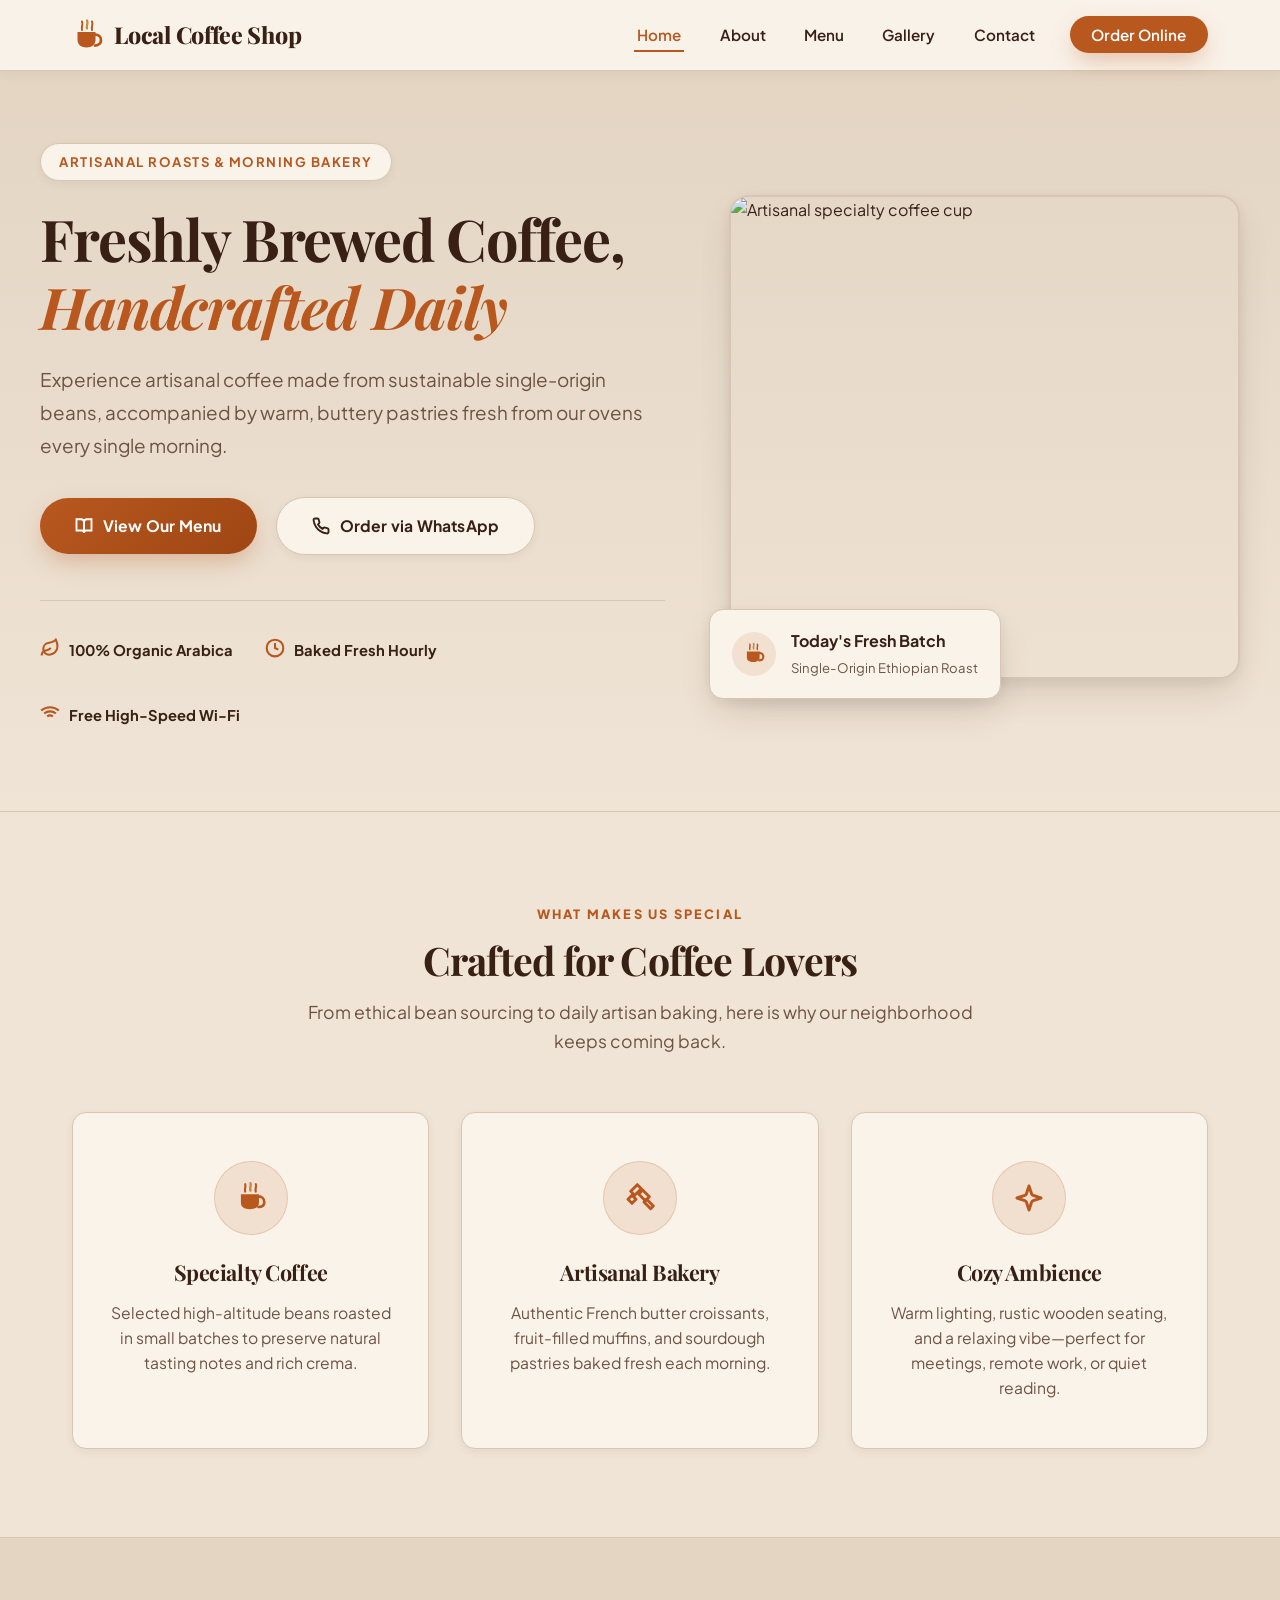
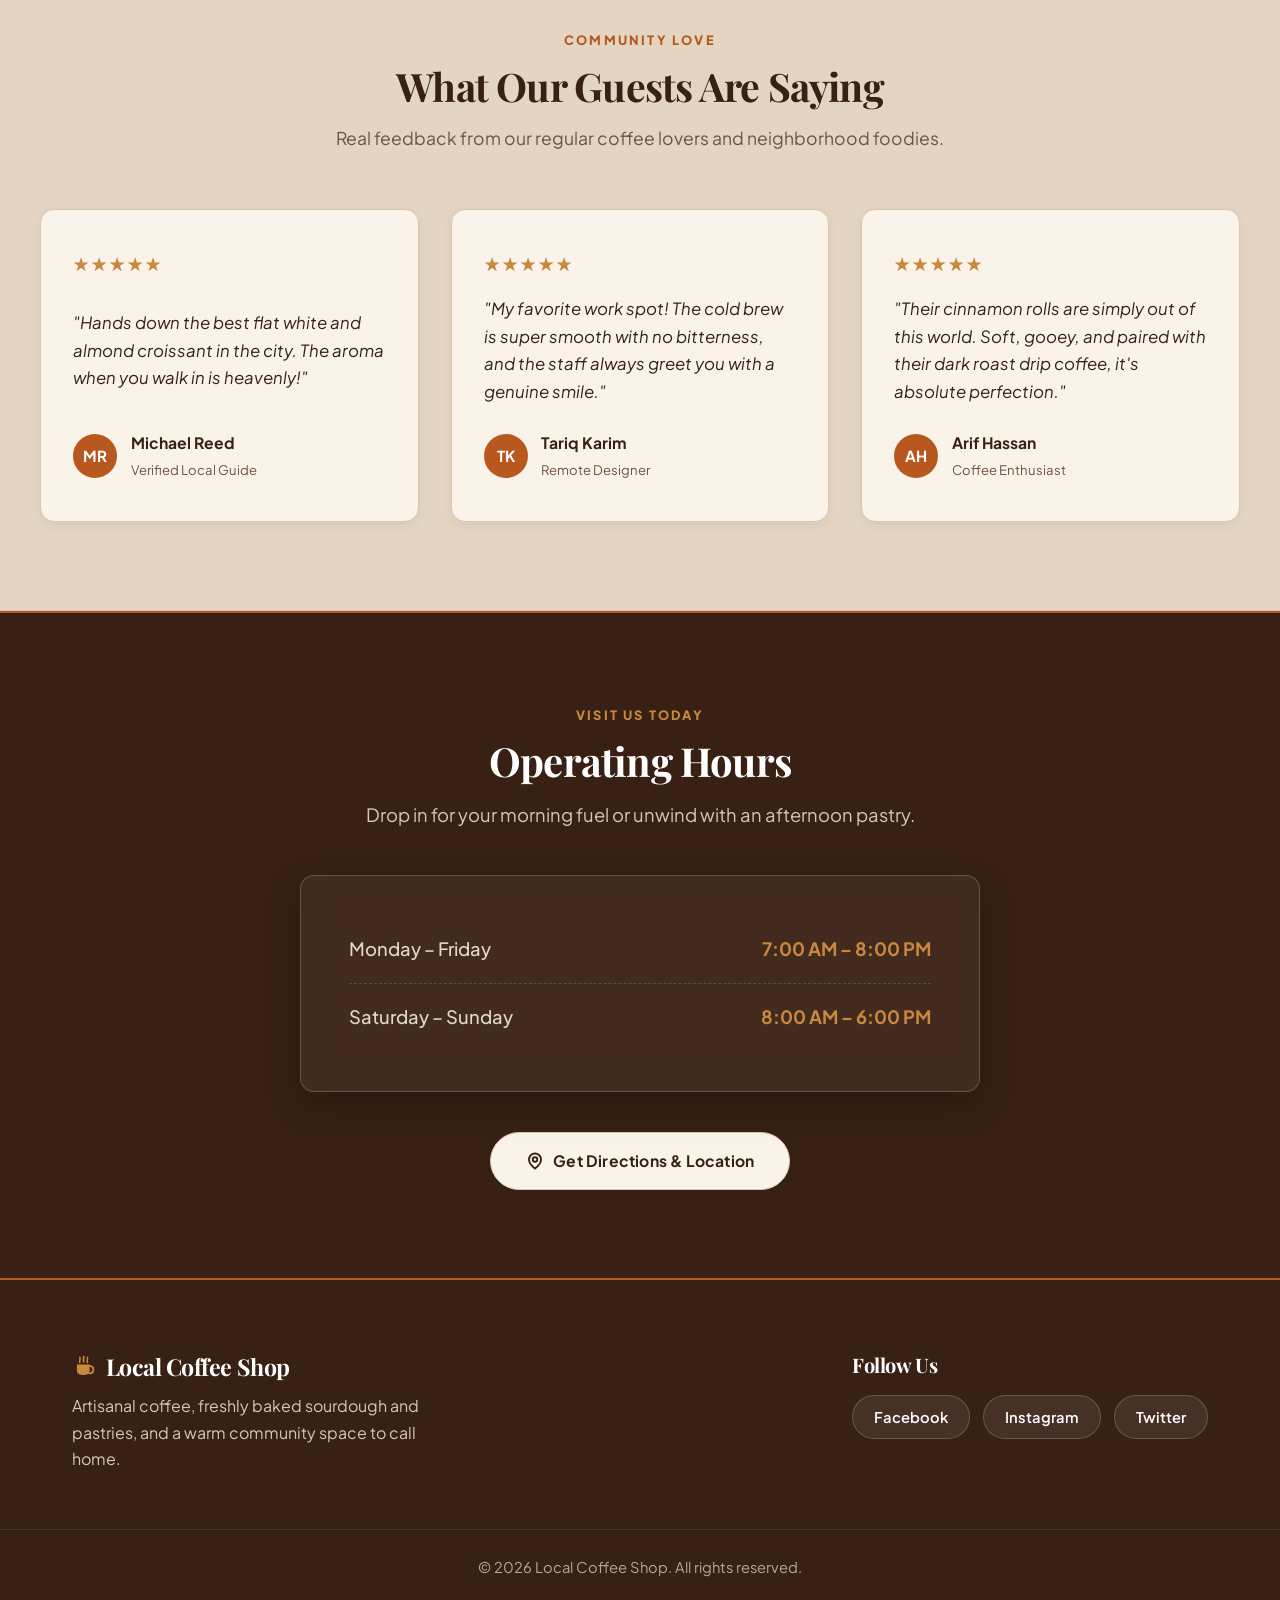
==== commit a188d87e: "fix(favicon): replace with standalone steaming coffee cup without circle or saucer and add multi-for" ====
--- a/index.html
+++ b/index.html
@@ -8,8 +8,11 @@
     <meta name="description" content="Discover artisanal single-origin coffee and freshly baked French pastries. Order online via WhatsApp or visit our cozy neighborhood cafe.">
     <meta name="theme-color" content="#EFE4D6">
 
-    <!-- Favicon -->
-    <link rel="icon" type="image/svg+xml" href="favicon.svg">
+    <!-- Favicon (Standalone Coffee Cup with Steam) -->
+    <link rel="icon" type="image/svg+xml" href="favicon-coffee.svg?v=4">
+    <link rel="icon" type="image/png" sizes="32x32" href="favicon-32x32.png?v=4">
+    <link rel="shortcut icon" href="favicon.ico?v=4">
+    <link rel="apple-touch-icon" href="apple-touch-icon.png?v=4">
 
     <!-- Open Graph / Facebook / WhatsApp Preview -->
     <meta property="og:type" content="website">
@@ -31,13 +34,11 @@
 
             <a href="index.html" class="logo">
                 <svg class="logo-icon-svg" viewBox="0 0 64 64" fill="none">
-                    <path d="M21 20C19 15 23 11 21 6" stroke="currentColor" stroke-width="3.5" stroke-linecap="round"/>
-                    <path d="M31 18C29 13 33 9 31 4" stroke="var(--gold)" stroke-width="4" stroke-linecap="round"/>
-                    <path d="M41 20C39 15 43 11 41 6" stroke="currentColor" stroke-width="3.5" stroke-linecap="round"/>
-                    <path d="M13 25H47V41C47 48.5 41 53 30 53C19 53 13 48.5 13 41V25Z" fill="currentColor"/>
-                    <path d="M13 25H47" stroke="var(--gold)" stroke-width="3" stroke-linecap="round"/>
-                    <path d="M46 29C53 29 57 34 57 39.5C57 45 53 49 46 49" stroke="currentColor" stroke-width="5" stroke-linecap="round"/>
-                    <path d="M10 57H50" stroke="currentColor" stroke-width="5" stroke-linecap="round"/>
+                    <path d="M20 22C18 16 23 11 20 5" stroke="var(--accent)" stroke-width="4" stroke-linecap="round"/>
+                    <path d="M30 19C28 13 33 9 30 3" stroke="var(--gold)" stroke-width="4.5" stroke-linecap="round"/>
+                    <path d="M40 22C38 16 43 11 40 5" stroke="var(--accent)" stroke-width="4" stroke-linecap="round"/>
+                    <path d="M11 26H47V42C47 51 40 57 29 57C18 57 11 51 11 42V26Z" fill="var(--accent)"/>
+                    <path d="M46 31C54 31 58 36 58 42C58 48 54 53 46 53" stroke="var(--accent)" stroke-width="5.5" stroke-linecap="round"/>
                 </svg>
                 <span>Local Coffee Shop</span>
             </a>
@@ -154,7 +155,6 @@
                                 <path d="M41 20C39 15 43 11 41 6" stroke="var(--accent)" stroke-width="4" stroke-linecap="round"/>
                                 <path d="M13 25H47V41C47 48.5 41 53 30 53C19 53 13 48.5 13 41V25Z" fill="var(--accent)"/>
                                 <path d="M46 29C53 29 57 34 57 39.5C57 45 53 49 46 49" stroke="var(--accent)" stroke-width="5.5" stroke-linecap="round"/>
-                                <path d="M10 57H50" stroke="var(--primary)" stroke-width="5.5" stroke-linecap="round"/>
                             </svg>
                         </div>
                         <div class="floating-text">
@@ -199,7 +199,6 @@
                             <path d="M41 20C39 15 43 11 41 6" stroke="var(--accent)" stroke-width="4" stroke-linecap="round"/>
                             <path d="M13 25H47V41C47 48.5 41 53 30 53C19 53 13 48.5 13 41V25Z" fill="var(--accent)"/>
                             <path d="M46 29C53 29 57 34 57 39.5C57 45 53 49 46 49" stroke="var(--accent)" stroke-width="5" stroke-linecap="round"/>
-                            <path d="M10 57H50" stroke="var(--primary)" stroke-width="5" stroke-linecap="round"/>
                         </svg>
                     </div>
 
@@ -381,7 +380,6 @@
                         <path d="M41 20C39 15 43 11 41 6" stroke="var(--gold)" stroke-width="4" stroke-linecap="round"/>
                         <path d="M13 25H47V41C47 48.5 41 53 30 53C19 53 13 48.5 13 41V25Z" fill="var(--gold)"/>
                         <path d="M46 29C53 29 57 34 57 39.5C57 45 53 49 46 49" stroke="var(--gold)" stroke-width="5" stroke-linecap="round"/>
-                        <path d="M10 57H50" stroke="#FFFFFF" stroke-width="5" stroke-linecap="round"/>
                     </svg>
                     <span>Local Coffee Shop</span>
                 </h3>
